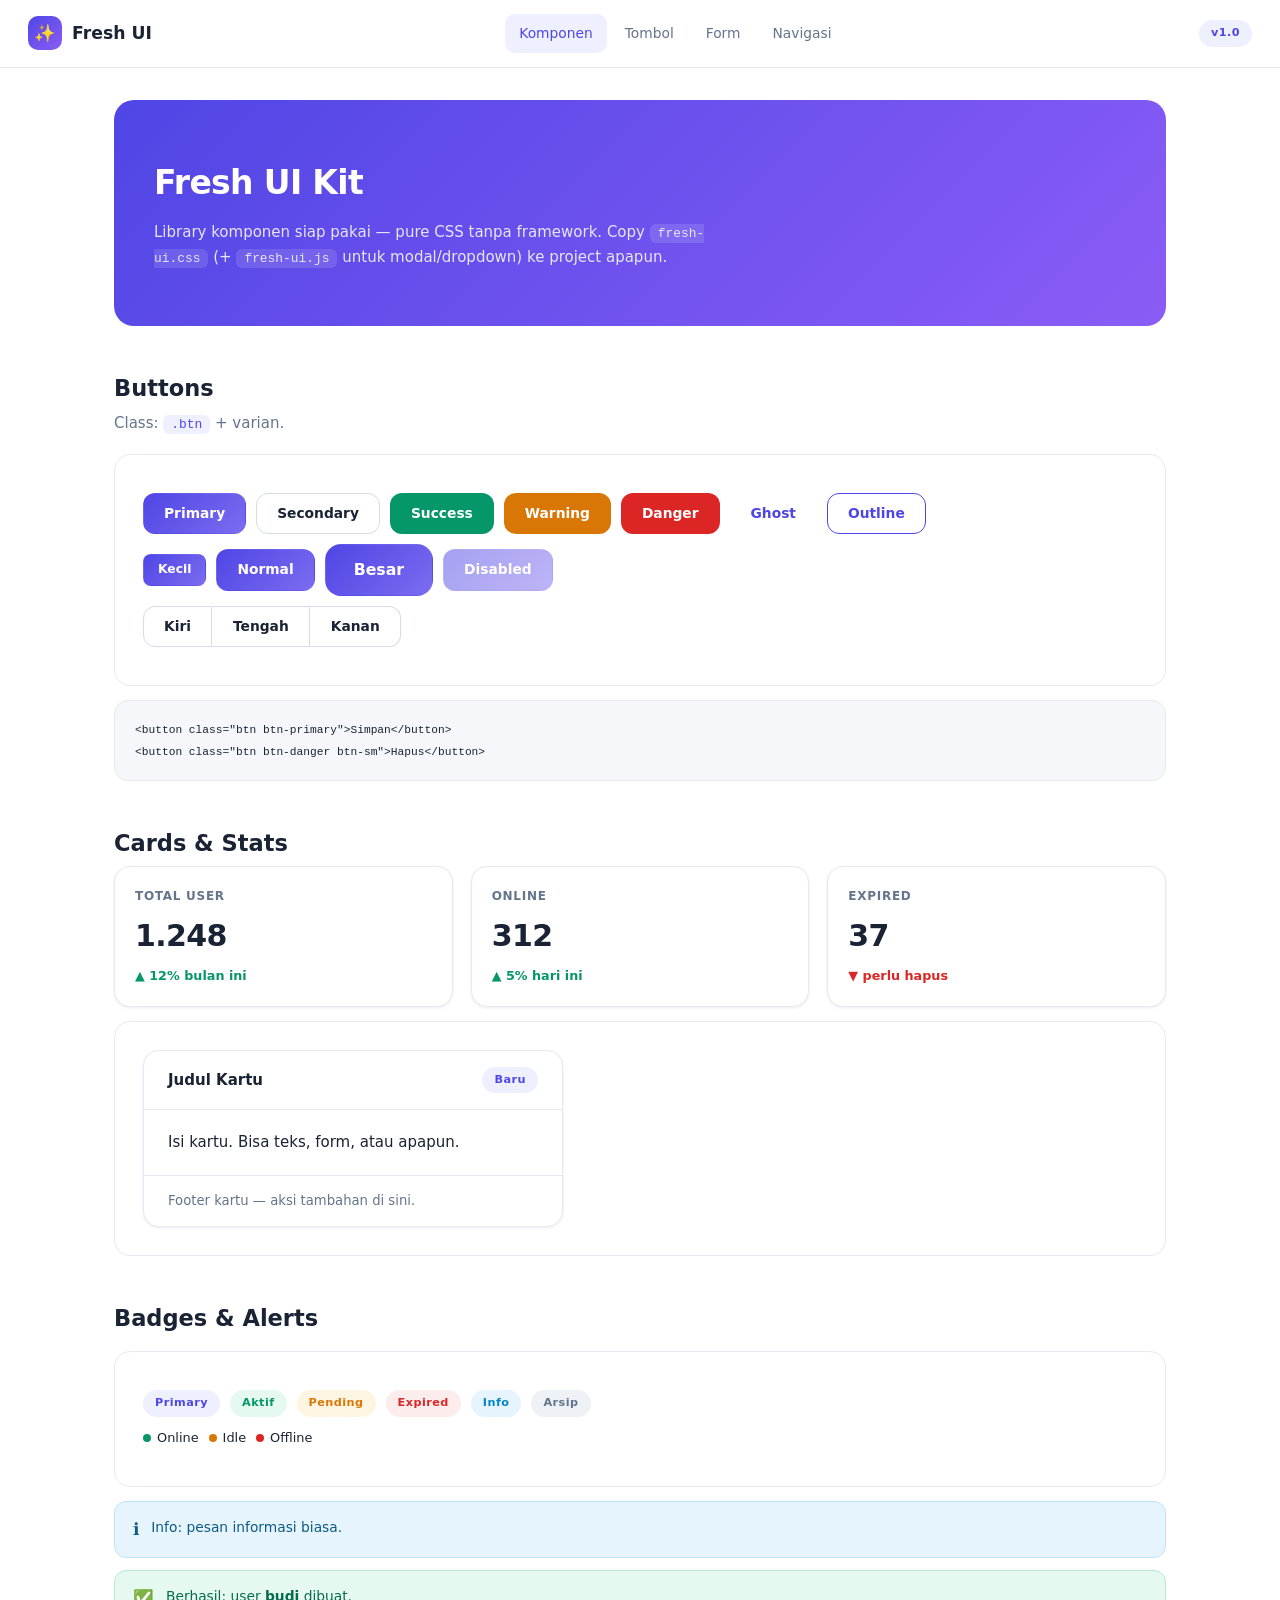
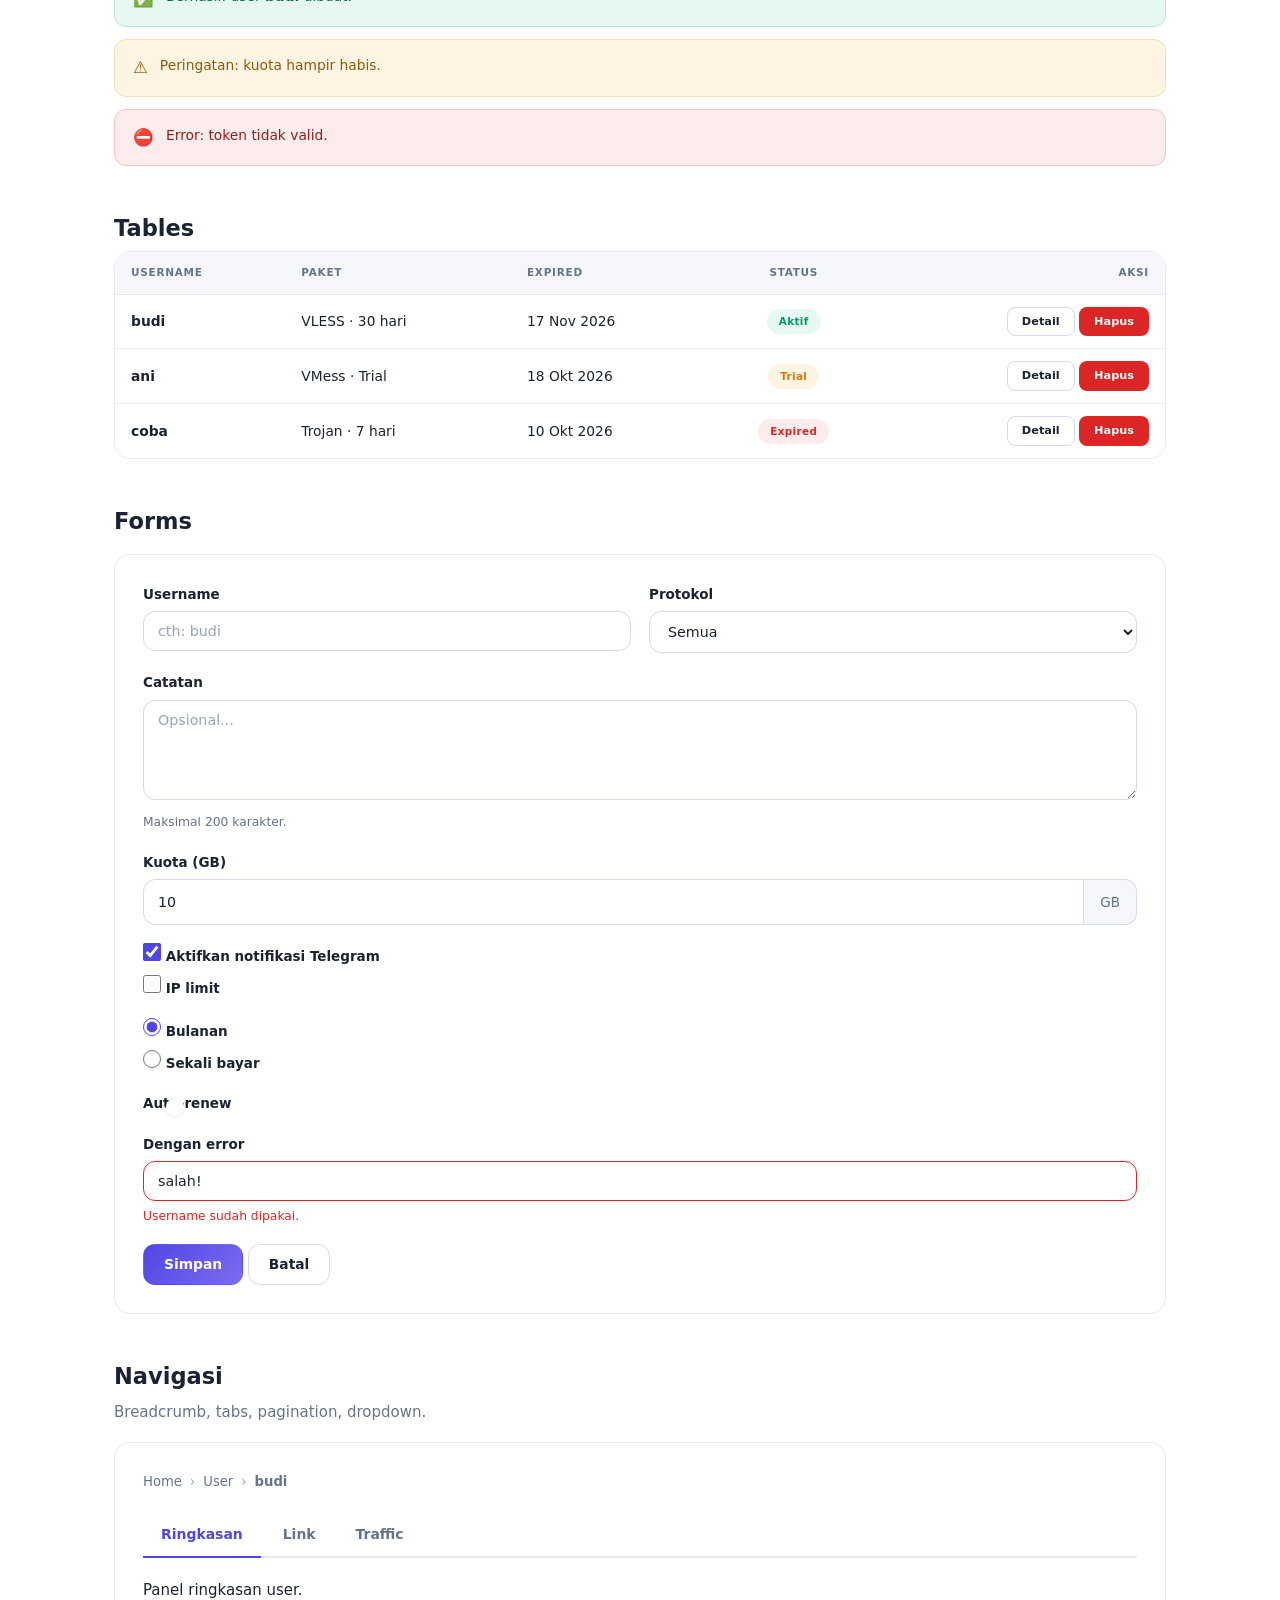
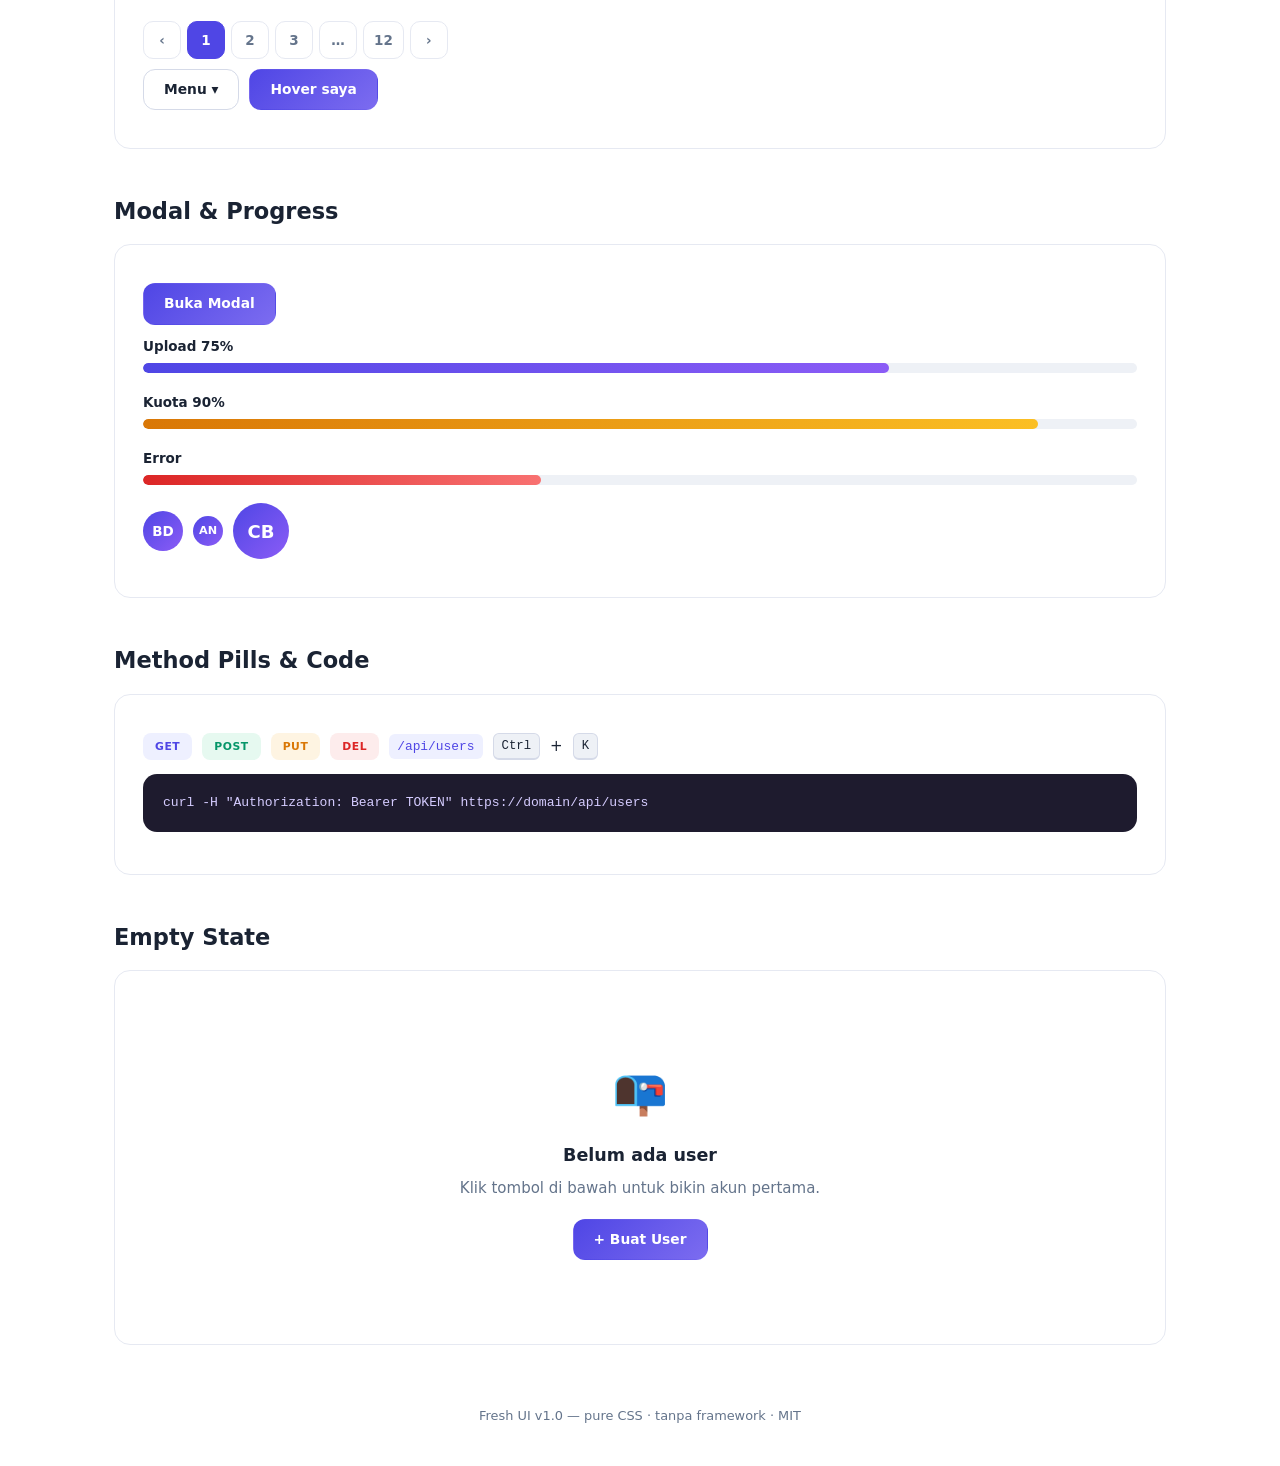
==== index.html @ 14af273f "Fresh UI v1.0 — component library (pure CSS)" ====
<!DOCTYPE html>
<html lang="id">
<head>
<meta charset="UTF-8">
<meta name="viewport" content="width=device-width, initial-scale=1.0">
<title>Fresh UI — Component Library</title>
<link rel="stylesheet" href="fresh-ui.css">
<style>
.demo-sec{margin:44px 0}.demo-sec>h2{margin-bottom:4px}.demo-sec>.desc{color:var(--muted);margin-bottom:18px}
.show{background:#fff;border:1px solid var(--line);border-radius:16px;padding:28px;margin:14px 0}
.show .row{display:flex;gap:10px;flex-wrap:wrap;align-items:center;margin:10px 0}
.hero-demo{background:linear-gradient(135deg,#4f46e5,#8b5cf6);color:#fff;border-radius:20px;padding:56px 40px;margin:32px 0}
.hero-demo h1{font-size:2.2em;letter-spacing:-.02em;margin-bottom:10px}
.hero-demo p{opacity:.85;max-width:560px}
.hero-demo code{background:rgba(255,255,255,.15);color:#fff}
pre.usage{background:#f6f7fb;color:#1a2333;border:1px solid var(--line)}
pre.usage code{color:#1a2333}
</style>
</head>
<body>

<div class="topbar">
  <div class="brand"><span>✨</span> Fresh UI</div>
  <nav><a href="#" class="active">Komponen</a><a href="#buttons">Tombol</a><a href="#forms">Form</a><a href="#nav">Navigasi</a></nav>
  <span class="badge badge-primary">v1.0</span>
</div>

<div class="wrap">
  <div class="hero-demo">
    <h1>Fresh UI Kit</h1>
    <p>Library komponen siap pakai — pure CSS tanpa framework. Copy <code>fresh-ui.css</code> (+ <code>fresh-ui.js</code> untuk modal/dropdown) ke project apapun.</p>
  </div>

  <div class="demo-sec" id="buttons">
    <h2>Buttons</h2><p class="desc">Class: <code>.btn</code> + varian.</p>
    <div class="show"><div class="row">
      <button class="btn btn-primary">Primary</button>
      <button class="btn btn-secondary">Secondary</button>
      <button class="btn btn-success">Success</button>
      <button class="btn btn-warning">Warning</button>
      <button class="btn btn-danger">Danger</button>
      <button class="btn btn-ghost">Ghost</button>
      <button class="btn btn-outline">Outline</button>
    </div><div class="row">
      <button class="btn btn-primary btn-sm">Kecil</button>
      <button class="btn btn-primary">Normal</button>
      <button class="btn btn-primary btn-lg">Besar</button>
      <button class="btn btn-primary" disabled>Disabled</button>
    </div><div class="row">
      <div class="btn-group">
        <button class="btn btn-secondary">Kiri</button>
        <button class="btn btn-secondary">Tengah</button>
        <button class="btn btn-secondary">Kanan</button>
      </div>
    </div></div>
    <pre class="usage"><code>&lt;button class="btn btn-primary"&gt;Simpan&lt;/button&gt;
&lt;button class="btn btn-danger btn-sm"&gt;Hapus&lt;/button&gt;</code></pre>
  </div>

  <div class="demo-sec">
    <h2>Cards &amp; Stats</h2>
    <div class="grid c3">
      <div class="stat-card"><div class="lbl">Total User</div><div class="val">1.248</div><div class="delta up">▲ 12% bulan ini</div></div>
      <div class="stat-card"><div class="lbl">Online</div><div class="val">312</div><div class="delta up">▲ 5% hari ini</div></div>
      <div class="stat-card"><div class="lbl">Expired</div><div class="val">37</div><div class="delta down">▼ perlu hapus</div></div>
    </div>
    <div class="show mt"><div class="card" style="max-width:420px">
      <div class="card-head">Judul Kartu <span class="badge badge-primary">Baru</span></div>
      Isi kartu. Bisa teks, form, atau apapun.
      <div class="card-foot">Footer kartu — aksi tambahan di sini.</div>
    </div></div>
  </div>

  <div class="demo-sec">
    <h2>Badges &amp; Alerts</h2>
    <div class="show"><div class="row">
      <span class="badge badge-primary">Primary</span><span class="badge badge-success">Aktif</span>
      <span class="badge badge-warning">Pending</span><span class="badge badge-danger">Expired</span>
      <span class="badge badge-info">Info</span><span class="badge badge-gray">Arsip</span>
    </div><div class="row">
      <span class="small"><span class="dot dot-ok"></span>Online</span>
      <span class="small"><span class="dot dot-warn"></span>Idle</span>
      <span class="small"><span class="dot dot-bad"></span>Offline</span>
    </div></div>
    <div class="alert alert-info"><span class="ic">ℹ️</span><div>Info: pesan informasi biasa.</div></div>
    <div class="alert alert-success"><span class="ic">✅</span><div>Berhasil: user <b>budi</b> dibuat.</div></div>
    <div class="alert alert-warning"><span class="ic">⚠️</span><div>Peringatan: kuota hampir habis.</div></div>
    <div class="alert alert-danger"><span class="ic">⛔</span><div>Error: token tidak valid.</div></div>
  </div>

  <div class="demo-sec">
    <h2>Tables</h2>
    <div class="tbl-wrap"><table class="tbl tbl-hover">
      <tr><th>Username</th><th>Paket</th><th>Expired</th><th class="c">Status</th><th class="r">Aksi</th></tr>
      <tr><td><b>budi</b></td><td>VLESS · 30 hari</td><td>17 Nov 2026</td><td class="c"><span class="badge badge-success">Aktif</span></td><td class="r"><button class="btn btn-secondary btn-sm">Detail</button> <button class="btn btn-danger btn-sm">Hapus</button></td></tr>
      <tr><td><b>ani</b></td><td>VMess · Trial</td><td>18 Okt 2026</td><td class="c"><span class="badge badge-warning">Trial</span></td><td class="r"><button class="btn btn-secondary btn-sm">Detail</button> <button class="btn btn-danger btn-sm">Hapus</button></td></tr>
      <tr><td><b>coba</b></td><td>Trojan · 7 hari</td><td>10 Okt 2026</td><td class="c"><span class="badge badge-danger">Expired</span></td><td class="r"><button class="btn btn-secondary btn-sm">Detail</button> <button class="btn btn-danger btn-sm">Hapus</button></td></tr>
    </table></div>
  </div>

  <div class="demo-sec" id="forms">
    <h2>Forms</h2>
    <div class="show"><div class="grid c2">
      <div class="field"><label>Username</label><input class="input" placeholder="cth: budi"></div>
      <div class="field"><label>Protokol</label><select class="input"><option>Semua</option><option>VMess</option><option>VLESS</option><option>Trojan</option></select></div>
    </div>
    <div class="field"><label>Catatan</label><textarea class="input" placeholder="Opsional..."></textarea><div class="hint">Maksimal 200 karakter.</div></div>
    <div class="field"><label>Kuota (GB)</label><div class="input-group"><input class="input" type="number" value="10"><span class="addon">GB</span></div></div>
    <div class="field"><label class="check"><input type="checkbox" checked> Aktifkan notifikasi Telegram</label><label class="check"><input type="checkbox"> IP limit</label></div>
    <div class="field"><label class="radio"><input type="radio" name="r" checked> Bulanan</label><label class="radio"><input type="radio" name="r"> Sekali bayar</label></div>
    <div class="field"><label class="toggle"><input type="checkbox" checked><span class="tk"></span> Auto-renew</label></div>
    <div class="field"><label>Dengan error</label><input class="input input-err" value="salah!"><div class="err-msg">Username sudah dipakai.</div></div>
    <button class="btn btn-primary">Simpan</button> <button class="btn btn-secondary">Batal</button></div>
  </div>

  <div class="demo-sec" id="nav">
    <h2>Navigasi</h2>
    <p class="desc">Breadcrumb, tabs, pagination, dropdown.</p>
    <div class="show">
      <div class="crumbs"><a href="#">Home</a><span class="sep">›</span><a href="#">User</a><span class="sep">›</span><b>budi</b></div>
      <div data-tabs>
        <div class="tabs"><a href="#" data-tab="a" class="active">Ringkasan</a><a href="#" data-tab="b">Link</a><a href="#" data-tab="c">Traffic</a></div>
        <div data-tab-panel="a">Panel ringkasan user.</div>
        <div data-tab-panel="b" style="display:none">Panel daftar link.</div>
        <div data-tab-panel="c" style="display:none">Panel grafik traffic.</div>
      </div>
      <div class="pager"><a href="#">‹</a><a href="#" class="cur">1</a><a href="#">2</a><a href="#">3</a><span>…</span><a href="#">12</a><a href="#">›</a></div>
      <div class="row"><div class="dd">
        <button class="btn btn-secondary" data-dd-toggle>Menu ▾</button>
        <div class="dd-menu"><a href="#">Edit</a><a href="#">Duplikat</a><div class="div"></div><a href="#" style="color:var(--danger)">Hapus</a></div>
      </div>
      <button class="btn btn-primary" tip="Tooltip CSS murni!">Hover saya</button></div>
    </div>
  </div>

  <div class="demo-sec">
    <h2>Modal &amp; Progress</h2>
    <div class="show"><div class="row">
      <button class="btn btn-primary" data-modal-target="#demoModal">Buka Modal</button>
    </div>
    <div class="field"><label>Upload 75%</label><div class="prog"><i style="width:75%"></i></div></div>
    <div class="field"><label>Kuota 90%</label><div class="prog warn"><i style="width:90%"></i></div></div>
    <div class="field"><label>Error</label><div class="prog bad"><i style="width:40%"></i></div></div>
    <div class="row"><div class="avatar">BD</div><div class="avatar sm">AN</div><div class="avatar lg">CB</div></div>
    </div>
  </div>

  <div class="demo-sec">
    <h2>Method Pills &amp; Code</h2>
    <div class="show"><div class="row">
      <span class="m get">GET</span><span class="m post">POST</span><span class="m put">PUT</span><span class="m del">DEL</span>
      <code>/api/users</code> <kbd>Ctrl</kbd> + <kbd>K</kbd>
    </div>
    <pre>curl -H "Authorization: Bearer TOKEN" https://domain/api/users</pre></div>
  </div>

  <div class="demo-sec">
    <h2>Empty State</h2>
    <div class="show"><div class="empty"><div class="ic">📭</div><h3>Belum ada user</h3><p>Klik tombol di bawah untuk bikin akun pertama.</p><p class="mt"><button class="btn btn-primary">+ Buat User</button></p></div></div>
  </div>

  <footer style="margin:60px 0 40px;text-align:center;color:var(--muted)" class="small">
    Fresh UI v1.0 — pure CSS · tanpa framework · MIT
  </footer>
</div>

<div class="modal-ov" id="demoModal">
  <div class="modal">
    <div class="modal-head">Hapus user? <button class="modal-x">×</button></div>
    <div class="modal-body">User <b>budi</b> akan dihapus dari semua inbound dan tidak bisa dikembalikan.</div>
    <div class="modal-foot"><button class="btn btn-secondary modal-x">Batal</button><button class="btn btn-danger">Ya, hapus</button></div>
  </div>
</div>

<script src="fresh-ui.js"></script>
</body>
</html>
---- fresh-ui.css ----
/* ============================================================
   Fresh UI — reusable component library (pure CSS, no framework)
   Light theme · indigo/violet accent · v1.0
   ============================================================ */
:root{
  --pri:#4f46e5; --pri-dark:#4338ca; --pri-soft:#eef0ff;
  --vio:#8b5cf6;
  --ok:#059669; --ok-soft:#e6f9f0;
  --warn:#d97706; --warn-soft:#fef4e2;
  --danger:#dc2626; --danger-soft:#fdecec;
  --info:#0284c7; --info-soft:#e6f4fd;
  --bg:#ffffff; --bg-soft:#f6f7fb; --card:#ffffff;
  --line:#e6e9f2; --line-dark:#d5dae8;
  --txt:#1a2333; --muted:#64748b; --faint:#94a3b8;
  --code-bg:#1e1b2e; --code-txt:#d5ccff;
  --r-sm:8px; --r-md:12px; --r-lg:16px; --r-full:999px;
  --sh-sm:0 1px 3px rgba(20,30,60,.08);
  --sh-md:0 6px 24px rgba(20,30,60,.1);
  --sh-lg:0 12px 40px rgba(20,30,60,.14);
  --font:'Inter','Segoe UI',system-ui,-apple-system,sans-serif;
  --mono:'JetBrains Mono','Cascadia Code',Consolas,monospace;
}
*{margin:0;padding:0;box-sizing:border-box}
body{font-family:var(--font);background:var(--bg);color:var(--txt);line-height:1.65;font-size:15px}
a{color:var(--pri);text-decoration:none}
a:hover{text-decoration:underline}

/* ---------- Buttons ---------- */
.btn{display:inline-flex;align-items:center;justify-content:center;gap:8px;font-family:var(--font);font-weight:600;font-size:.92em;padding:10px 20px;border-radius:var(--r-md);border:1px solid transparent;cursor:pointer;transition:all .15s;line-height:1.4;white-space:nowrap}
.btn:hover{transform:translateY(-1px);box-shadow:var(--sh-md)}
.btn:active{transform:translateY(0);box-shadow:none}
.btn:disabled{opacity:.5;cursor:not-allowed;transform:none;box-shadow:none}
.btn-primary{background:linear-gradient(135deg,var(--pri),#7c6cf0);color:#fff}
.btn-secondary{background:#fff;color:var(--txt);border-color:var(--line-dark)}
.btn-secondary:hover{border-color:var(--pri);color:var(--pri)}
.btn-success{background:var(--ok);color:#fff}
.btn-warning{background:var(--warn);color:#fff}
.btn-danger{background:var(--danger);color:#fff}
.btn-ghost{background:transparent;color:var(--pri)}
.btn-ghost:hover{background:var(--pri-soft);box-shadow:none}
.btn-outline{background:#fff;color:var(--pri);border-color:var(--pri)}
.btn-outline:hover{background:var(--pri-soft)}
.btn-sm{padding:6px 14px;font-size:.82em;border-radius:var(--r-sm)}
.btn-lg{padding:14px 28px;font-size:1.05em;border-radius:var(--r-lg)}
.btn-block{display:flex;width:100%}
.btn-group{display:inline-flex}
.btn-group .btn{border-radius:0}
.btn-group .btn:first-child{border-radius:var(--r-md) 0 0 var(--r-md)}
.btn-group .btn:last-child{border-radius:0 var(--r-md) var(--r-md) 0}
.btn-group .btn + .btn{border-left:1px solid rgba(255,255,255,.25)}

/* ---------- Cards ---------- */
.card{background:var(--card);border:1px solid var(--line);border-radius:var(--r-lg);padding:24px;box-shadow:var(--sh-sm)}
.card-hover{transition:transform .15s,box-shadow .15s}
.card-hover:hover{transform:translateY(-3px);box-shadow:var(--sh-md)}
.card-head{display:flex;align-items:center;justify-content:space-between;margin:-24px -24px 20px;padding:16px 24px;border-bottom:1px solid var(--line);font-weight:700}
.card-foot{margin:20px -24px -24px;padding:14px 24px;border-top:1px solid var(--line);color:var(--muted);font-size:.88em}
.stat-card{background:var(--card);border:1px solid var(--line);border-radius:var(--r-lg);padding:20px;box-shadow:var(--sh-sm)}
.stat-card .lbl{font-size:.8em;color:var(--muted);text-transform:uppercase;letter-spacing:.06em;font-weight:600}
.stat-card .val{font-size:2em;font-weight:800;letter-spacing:-.02em;margin:4px 0}
.stat-card .delta{font-size:.85em;font-weight:600}
.delta.up{color:var(--ok)} .delta.down{color:var(--danger)}

/* ---------- Badges / Pills ---------- */
.badge{display:inline-flex;align-items:center;font-size:.75em;font-weight:700;letter-spacing:.04em;padding:4px 12px;border-radius:var(--r-full)}
.badge-primary{background:var(--pri-soft);color:var(--pri)}
.badge-success{background:var(--ok-soft);color:var(--ok)}
.badge-warning{background:var(--warn-soft);color:var(--warn)}
.badge-danger{background:var(--danger-soft);color:var(--danger)}
.badge-info{background:var(--info-soft);color:var(--info)}
.badge-gray{background:#eef1f6;color:var(--muted)}
.dot{width:8px;height:8px;border-radius:50%;display:inline-block;margin-right:6px}
.dot-ok{background:var(--ok)} .dot-warn{background:var(--warn)} .dot-bad{background:var(--danger)}

/* ---------- Alerts ---------- */
.alert{display:flex;gap:12px;padding:14px 18px;border-radius:var(--r-md);font-size:.92em;margin:12px 0;border:1px solid}
.alert .ic{font-size:1.2em;flex-shrink:0}
.alert-info{background:var(--info-soft);border-color:#bfe3f7;color:#0c5a85}
.alert-success{background:var(--ok-soft);border-color:#b7e8d2;color:#046c4e}
.alert-warning{background:var(--warn-soft);border-color:#f5dfae;color:#92580a}
.alert-danger{background:var(--danger-soft);border-color:#f6c1c1;color:#991b1b}

/* ---------- Tables ---------- */
.tbl-wrap{overflow-x:auto;border:1px solid var(--line);border-radius:var(--r-lg)}
table.tbl{width:100%;border-collapse:collapse;font-size:.92em;background:#fff}
.tbl th,.tbl td{text-align:left;padding:12px 16px;border-bottom:1px solid var(--line)}
.tbl th{background:var(--bg-soft);font-size:.76em;letter-spacing:.07em;text-transform:uppercase;color:var(--muted);font-weight:700}
.tbl tr:last-child td{border-bottom:none}
.tbl-striped tbody tr:nth-child(even){background:#fafbff}
.tbl-hover tbody tr:hover{background:#f4f6ff}
.tbl .r{text-align:right}.tbl .c{text-align:center}

/* ---------- Forms ---------- */
.field{margin-bottom:18px}
.field label{display:block;font-weight:600;font-size:.9em;margin-bottom:6px}
.field .hint{font-size:.82em;color:var(--muted);margin-top:5px}
.input,select.input,textarea.input{width:100%;font-family:var(--font);font-size:.95em;padding:11px 14px;border:1.5px solid var(--line-dark);border-radius:var(--r-md);background:#fff;color:var(--txt);transition:border-color .15s,box-shadow .15s}
.input:focus{outline:none;border-color:var(--pri);box-shadow:0 0 0 3px rgba(79,70,229,.14)}
.input::placeholder{color:var(--faint)}
.input-err{border-color:var(--danger)!important}
.input-err:focus{box-shadow:0 0 0 3px rgba(220,38,38,.14)!important}
.field .err-msg{font-size:.82em;color:var(--danger);margin-top:5px}
textarea.input{resize:vertical;min-height:100px}
.input-group{display:flex}
.input-group .input{border-radius:0}
.input-group .input:first-child{border-radius:var(--r-md) 0 0 var(--r-md)}
.input-group .addon{display:inline-flex;align-items:center;padding:11px 16px;background:var(--bg-soft);border:1.5px solid var(--line-dark);color:var(--muted);font-size:.9em;white-space:nowrap}
.input-group .addon:first-child{border-radius:var(--r-md) 0 0 var(--r-md);border-right:none}
.input-group .addon:last-child{border-radius:0 var(--r-md) var(--r-md) 0;border-left:none}
.check,.radio{display:flex;align-items:center;gap:10px;margin:8px 0;cursor:pointer;font-size:.93em}
.check input,.radio input{width:18px;height:18px;accent-color:var(--pri);cursor:pointer}
/* toggle switch */
.toggle{position:relative;display:inline-flex;align-items:center;gap:10px;cursor:pointer;font-size:.93em}
.toggle input{position:absolute;opacity:0;width:0;height:0}
.toggle .tk{width:44px;height:24px;background:#cbd5e1;border-radius:var(--r-full);transition:background .2s;position:relative;flex-shrink:0}
.toggle .tk::after{content:"";position:absolute;top:3px;left:3px;width:18px;height:18px;background:#fff;border-radius:50%;transition:left .2s;box-shadow:var(--sh-sm)}
.toggle input:checked + .tk{background:var(--pri)}
.toggle input:checked + .tk::after{left:23px}

/* ---------- Modal ---------- */
.modal-ov{position:fixed;inset:0;background:rgba(15,20,35,.55);backdrop-filter:blur(3px);display:none;align-items:center;justify-content:center;z-index:100;padding:20px}
.modal-ov.open{display:flex}
.modal{background:#fff;border-radius:var(--r-lg);box-shadow:var(--sh-lg);width:100%;max-width:520px;animation:pop .18s ease-out}
@keyframes pop{from{transform:scale(.96) translateY(8px);opacity:0}to{transform:none;opacity:1}}
.modal-head{display:flex;align-items:center;justify-content:space-between;padding:18px 24px;border-bottom:1px solid var(--line);font-weight:700;font-size:1.05em}
.modal-x{background:none;border:none;font-size:1.4em;cursor:pointer;color:var(--muted);line-height:1}
.modal-x:hover{color:var(--txt)}
.modal-body{padding:24px}
.modal-foot{display:flex;justify-content:flex-end;gap:10px;padding:16px 24px;border-top:1px solid var(--line)}

/* ---------- Navigation ---------- */
.topbar{display:flex;align-items:center;justify-content:space-between;padding:14px 28px;background:#fff;border-bottom:1px solid var(--line);position:sticky;top:0;z-index:50}
.topbar .brand{font-weight:800;font-size:1.15em;display:flex;align-items:center;gap:10px}
.topbar .brand span{background:linear-gradient(135deg,var(--pri),var(--vio));color:#fff;width:34px;height:34px;border-radius:10px;display:inline-flex;align-items:center;justify-content:center}
.topbar nav{display:flex;gap:4px}
.topbar nav a{padding:8px 14px;border-radius:10px;color:var(--muted);font-weight:500;font-size:.92em}
.topbar nav a:hover,.topbar nav a.active{background:var(--pri-soft);color:var(--pri);text-decoration:none}
.crumbs{display:flex;align-items:center;gap:8px;font-size:.88em;color:var(--muted);margin-bottom:20px}
.crumbs a{color:var(--muted)}
.crumbs .sep{color:var(--faint)}
.tabs{display:flex;gap:4px;border-bottom:2px solid var(--line);margin-bottom:20px}
.tabs a{padding:10px 18px;font-weight:600;font-size:.93em;color:var(--muted);border-bottom:2px solid transparent;margin-bottom:-2px}
.tabs a:hover{color:var(--txt);text-decoration:none}
.tabs a.active{color:var(--pri);border-bottom-color:var(--pri)}
.pager{display:flex;gap:6px;align-items:center;margin-top:18px}
.pager a,.pager span{min-width:38px;height:38px;display:inline-flex;align-items:center;justify-content:center;border:1px solid var(--line);border-radius:10px;font-size:.9em;font-weight:600;color:var(--muted);padding:0 10px}
.pager a:hover{border-color:var(--pri);color:var(--pri);text-decoration:none}
.pager .cur{background:var(--pri);border-color:var(--pri);color:#fff}

/* ---------- Method pills (API docs) ---------- */
.m{font-size:.72em;font-weight:800;letter-spacing:.05em;padding:5px 12px;border-radius:8px}
.m.get{background:var(--pri-soft);color:var(--pri)}
.m.post{background:var(--ok-soft);color:var(--ok)}
.m.put{background:var(--warn-soft);color:var(--warn)}
.m.del{background:var(--danger-soft);color:var(--danger)}

/* ---------- Code ---------- */
code{font-family:var(--mono);font-size:.86em;background:var(--pri-soft);color:var(--pri);padding:2px 8px;border-radius:6px}
pre{background:var(--code-bg);color:var(--code-txt);padding:18px 20px;border-radius:14px;overflow-x:auto;margin:14px 0;font-size:.87em;line-height:1.65;font-family:var(--mono)}
pre code{background:none;color:inherit;padding:0}
kbd{font-family:var(--mono);font-size:.82em;background:#eef1f6;border:1px solid var(--line-dark);border-bottom-width:2px;border-radius:6px;padding:2px 8px}

/* ---------- Progress ---------- */
.prog{height:10px;background:#eef1f6;border-radius:var(--r-full);overflow:hidden}
.prog > i{display:block;height:100%;border-radius:var(--r-full);background:linear-gradient(90deg,var(--pri),var(--vio));transition:width .4s}
.prog.ok > i{background:linear-gradient(90deg,var(--ok),#34d399)}
.prog.warn > i{background:linear-gradient(90deg,var(--warn),#fbbf24)}
.prog.bad > i{background:linear-gradient(90deg,var(--danger),#f87171)}

/* ---------- Avatar ---------- */
.avatar{width:40px;height:40px;border-radius:50%;background:linear-gradient(135deg,var(--pri),var(--vio));color:#fff;display:inline-flex;align-items:center;justify-content:center;font-weight:700;font-size:.9em;flex-shrink:0}
.avatar.sm{width:30px;height:30px;font-size:.75em}
.avatar.lg{width:56px;height:56px;font-size:1.2em}

/* ---------- Tooltip (CSS only) ---------- */
[tip]{position:relative;cursor:help}
[tip]:hover::after{content:attr(tip);position:absolute;bottom:calc(100% + 8px);left:50%;transform:translateX(-50%);background:#1a2333;color:#fff;font-size:.8em;padding:6px 12px;border-radius:8px;white-space:nowrap;z-index:60}

/* ---------- Dropdown ---------- */
.dd{position:relative;display:inline-block}
.dd-menu{display:none;position:absolute;top:calc(100% + 6px);left:0;background:#fff;border:1px solid var(--line);border-radius:var(--r-md);box-shadow:var(--sh-md);min-width:190px;z-index:70;overflow:hidden}
.dd.open .dd-menu{display:block}
.dd-menu a{display:block;padding:10px 16px;color:var(--txt);font-size:.9em}
.dd-menu a:hover{background:var(--bg-soft);text-decoration:none}
.dd-menu .div{height:1px;background:var(--line);margin:4px 0}

/* ---------- Empty state ---------- */
.empty{text-align:center;padding:56px 24px;color:var(--muted)}
.empty .ic{font-size:3em;margin-bottom:12px}
.empty h3{color:var(--txt);margin-bottom:6px}

/* ---------- Layout helpers ---------- */
.wrap{max-width:1100px;margin:0 auto;padding:0 24px}
.grid{display:grid;gap:18px}
.grid.c2{grid-template-columns:repeat(2,1fr)}
.grid.c3{grid-template-columns:repeat(3,1fr)}
.grid.c4{grid-template-columns:repeat(4,1fr)}
.mt{margin-top:18px}.mb{margin-bottom:18px}
.muted{color:var(--muted)}.small{font-size:.86em}
.row-between{display:flex;align-items:center;justify-content:space-between;gap:12px;flex-wrap:wrap}
@media(max-width:760px){.grid.c2,.grid.c3,.grid.c4{grid-template-columns:1fr}.topbar nav{display:none}}
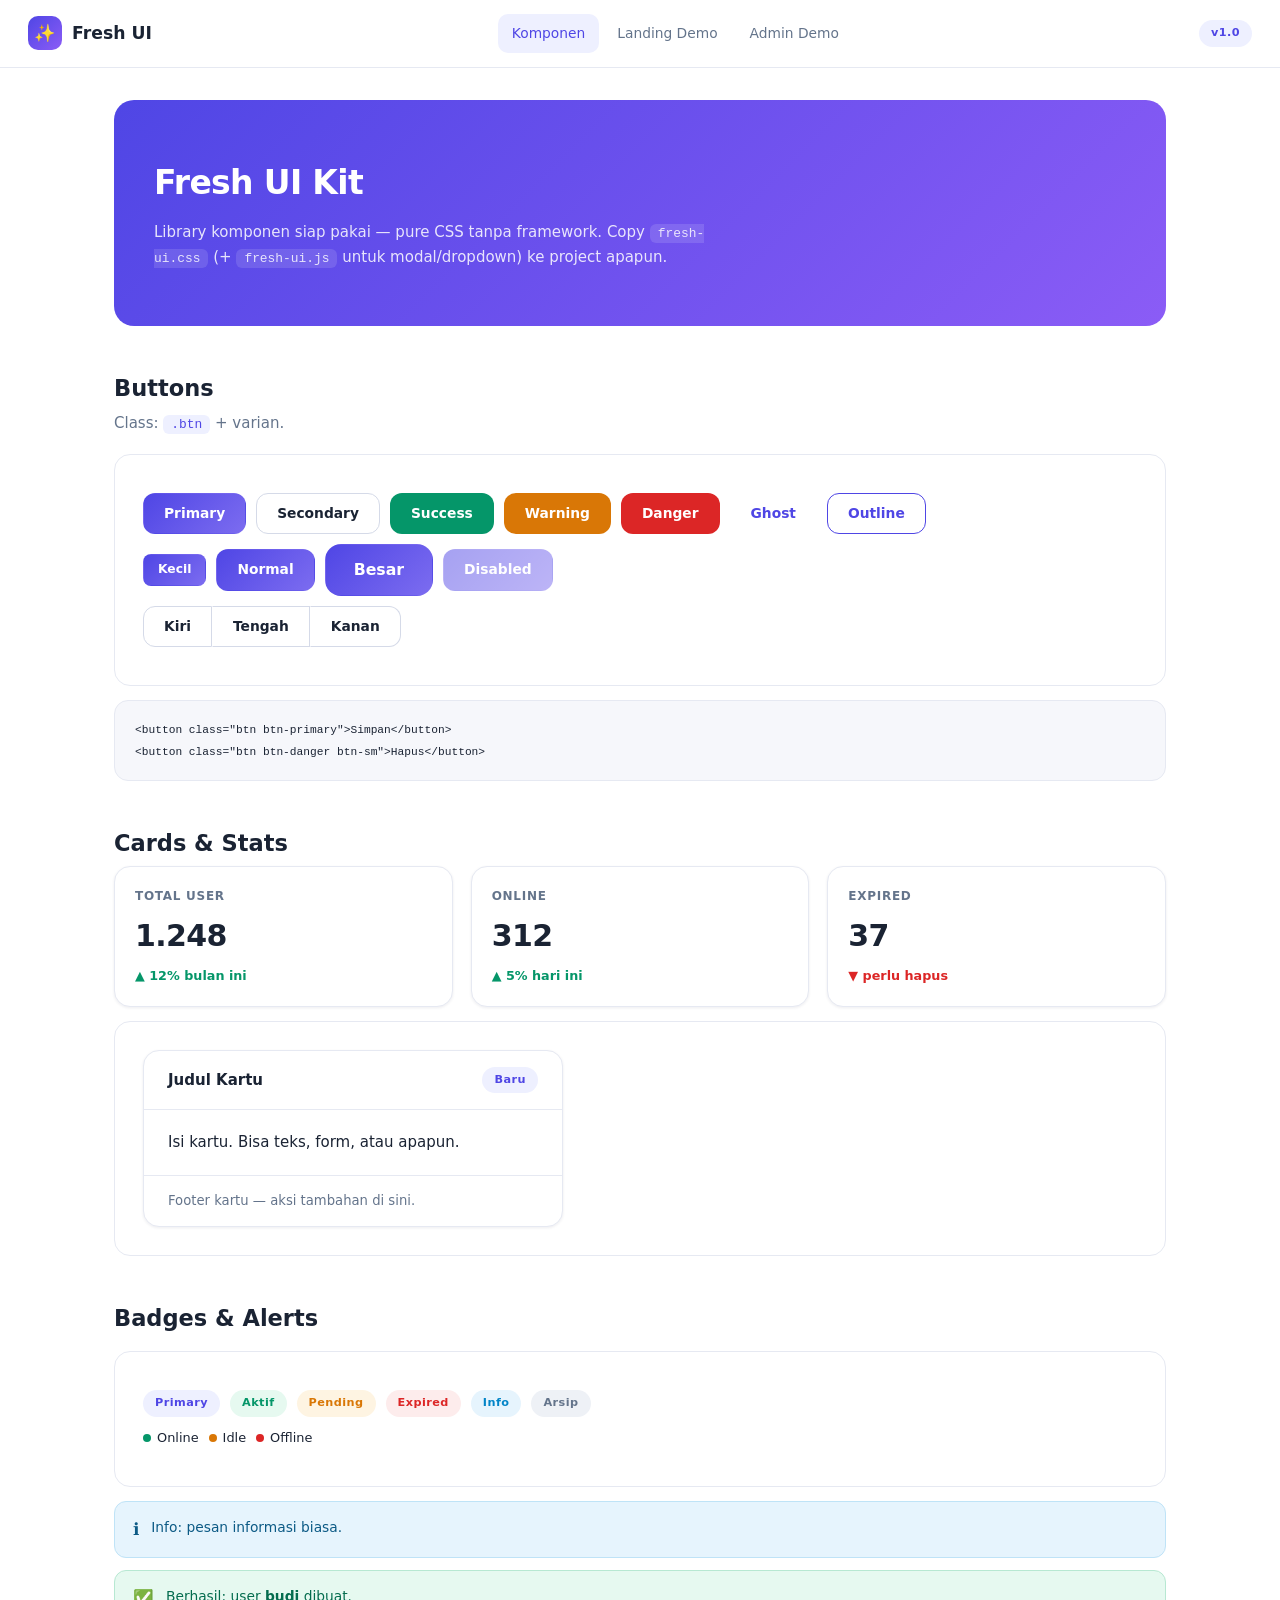
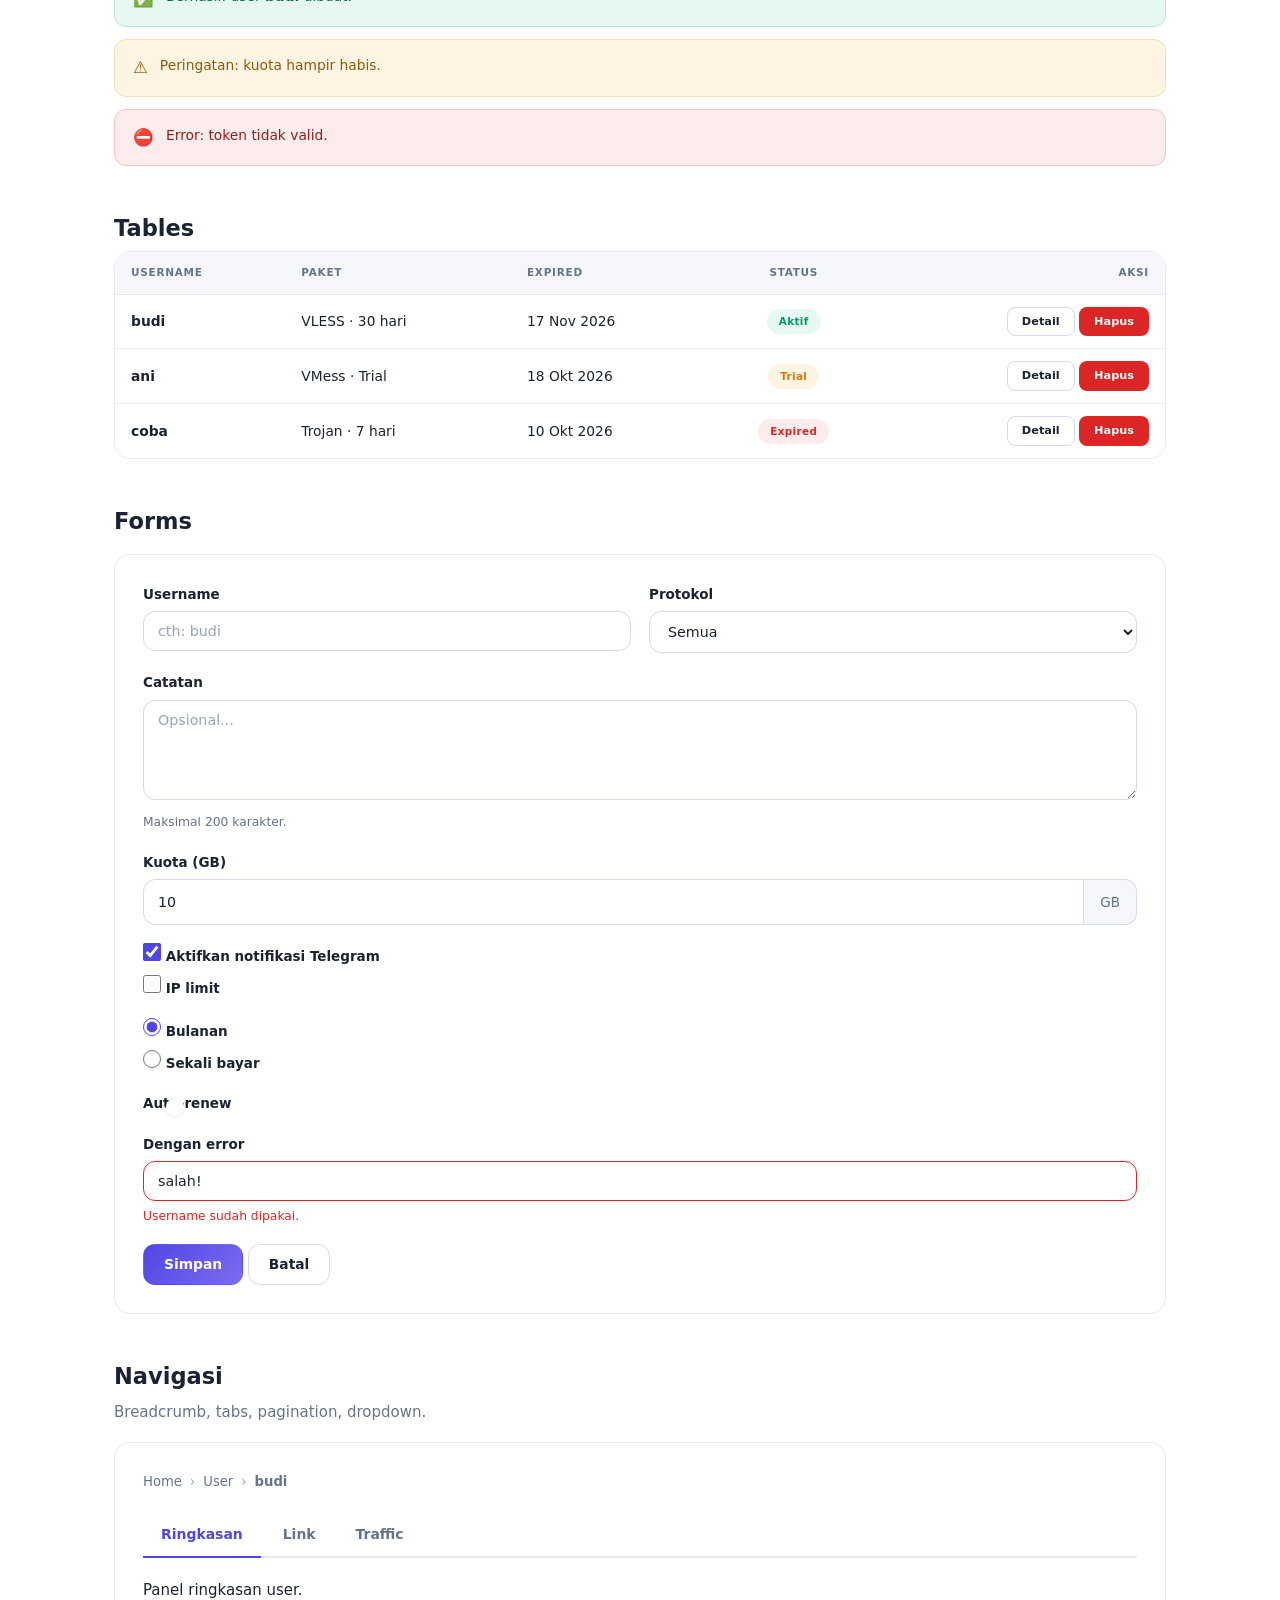
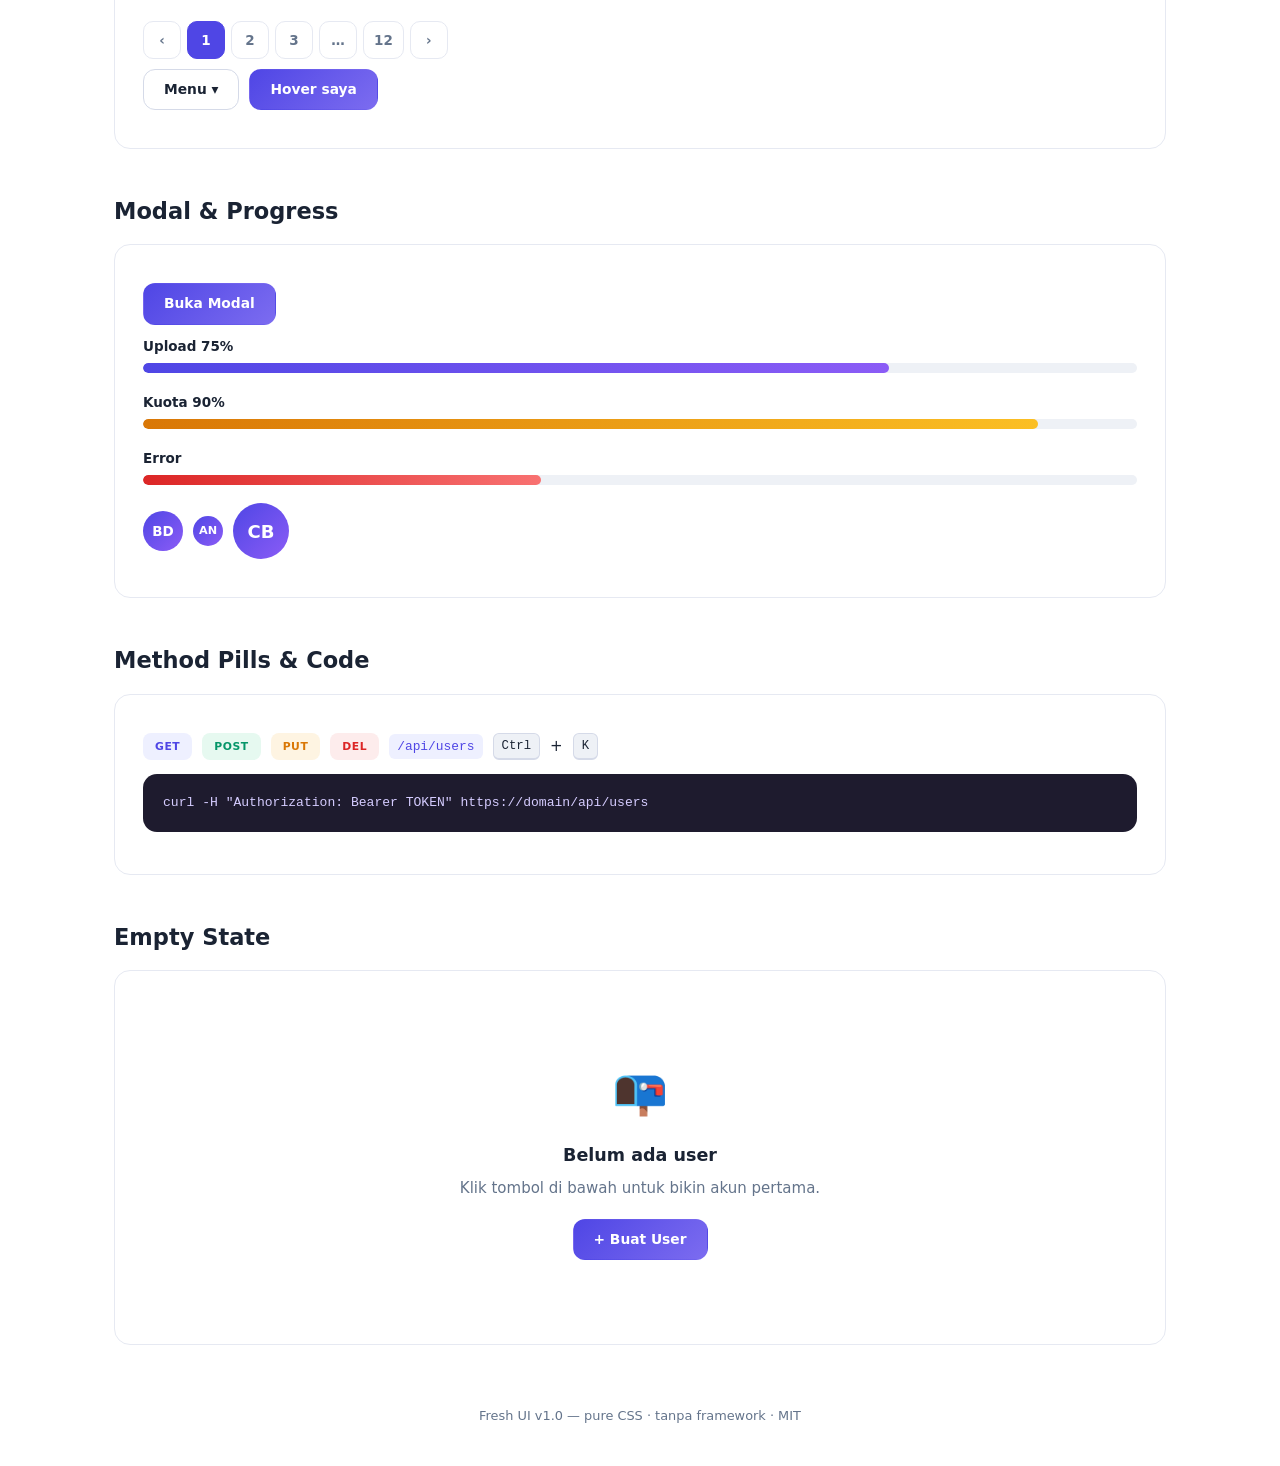
==== commit 2a6430d7: "Navigasi antar demo: index <-> landing-demo <-> admin-demo" ====
--- a/index.html
+++ b/index.html
@@ -21,7 +21,7 @@
 
 <div class="topbar">
   <div class="brand"><span>✨</span> Fresh UI</div>
-  <nav><a href="#" class="active">Komponen</a><a href="#buttons">Tombol</a><a href="#forms">Form</a><a href="#nav">Navigasi</a></nav>
+  <nav><a href="index.html" class="active">Komponen</a><a href="landing-demo.html">Landing Demo</a><a href="admin-demo.html">Admin Demo</a></nav>
   <span class="badge badge-primary">v1.0</span>
 </div>
 
--- a/fresh-ui.css
+++ b/fresh-ui.css
@@ -199,3 +199,161 @@
 .muted{color:var(--muted)}.small{font-size:.86em}
 .row-between{display:flex;align-items:center;justify-content:space-between;gap:12px;flex-wrap:wrap}
 @media(max-width:760px){.grid.c2,.grid.c3,.grid.c4{grid-template-columns:1fr}.topbar nav{display:none}}
+
+/* ============================================================
+   LANDING PAGE components
+   ============================================================ */
+/* Public navbar */
+.nav-public{position:sticky;top:0;z-index:50;background:rgba(255,255,255,.9);backdrop-filter:blur(10px);border-bottom:1px solid var(--line)}
+.nav-public .wrap{display:flex;align-items:center;justify-content:space-between;padding-top:14px;padding-bottom:14px}
+.nav-brand{font-weight:800;font-size:1.2em;display:flex;align-items:center;gap:10px;color:var(--txt)}
+.nav-brand:hover{text-decoration:none}
+.nav-brand .logo-mark{width:36px;height:36px;border-radius:11px;background:linear-gradient(135deg,var(--pri),var(--vio));color:#fff;display:inline-flex;align-items:center;justify-content:center;font-size:1.05em}
+.nav-links{display:flex;align-items:center;gap:6px}
+.nav-links a{padding:8px 14px;border-radius:10px;color:var(--muted);font-weight:500;font-size:.93em}
+.nav-links a:hover{color:var(--txt);background:var(--bg-soft);text-decoration:none}
+/* Hero */
+.hero{padding:96px 0 72px;text-align:center;position:relative;overflow:hidden}
+.hero::before{content:"";position:absolute;top:-120px;left:50%;transform:translateX(-50%);width:900px;height:420px;background:radial-gradient(ellipse,rgba(79,70,229,.12),transparent 70%);pointer-events:none}
+.hero-kicker{display:inline-block;font-size:.8em;font-weight:700;letter-spacing:.08em;text-transform:uppercase;color:var(--pri);background:var(--pri-soft);padding:6px 16px;border-radius:var(--r-full);margin-bottom:20px}
+.hero h1{font-size:3em;font-weight:800;letter-spacing:-.03em;line-height:1.15;max-width:760px;margin:0 auto 18px}
+.hero h1 .grad{background:linear-gradient(120deg,var(--pri),var(--vio));-webkit-background-clip:text;background-clip:text;color:transparent}
+.hero .sub{font-size:1.15em;color:var(--muted);max-width:620px;margin:0 auto 32px}
+.hero-cta{display:flex;gap:12px;justify-content:center;flex-wrap:wrap}
+.hero-note{margin-top:16px;font-size:.85em;color:var(--faint)}
+/* Hero split variant */
+.hero-split{text-align:left}
+.hero-split .wrap{display:grid;grid-template-columns:1.05fr .95fr;gap:48px;align-items:center}
+.hero-split h1{font-size:2.6em;margin:0 0 18px}
+.hero-split .sub{margin:0 0 28px}
+.hero-split .hero-cta{justify-content:flex-start}
+.hero-visual{background:linear-gradient(135deg,var(--pri-soft),#f3efff);border:1px solid var(--line);border-radius:24px;min-height:340px;display:flex;align-items:center;justify-content:center;box-shadow:var(--sh-lg)}
+/* Logo / social proof strip */
+.logo-strip{padding:28px 0;border-top:1px solid var(--line);border-bottom:1px solid var(--line);background:var(--bg-soft)}
+.logo-strip .lbl{text-align:center;font-size:.78em;letter-spacing:.1em;text-transform:uppercase;color:var(--faint);font-weight:700;margin-bottom:18px}
+.logo-row{display:flex;justify-content:center;align-items:center;gap:44px;flex-wrap:wrap}
+.logo-row .lg{font-weight:800;font-size:1.25em;color:var(--faint);letter-spacing:-.01em}
+/* Section heading */
+.sec{padding:80px 0}
+.sec-head{text-align:center;max-width:640px;margin:0 auto 48px}
+.sec-kicker{font-size:.78em;font-weight:700;letter-spacing:.1em;text-transform:uppercase;color:var(--pri);margin-bottom:12px}
+.sec-head h2{font-size:2.1em;font-weight:800;letter-spacing:-.02em;margin-bottom:12px}
+.sec-head p{color:var(--muted);font-size:1.05em}
+/* Feature grid */
+.feature-card{background:#fff;border:1px solid var(--line);border-radius:var(--r-lg);padding:28px;transition:transform .15s,box-shadow .15s}
+.feature-card:hover{transform:translateY(-4px);box-shadow:var(--sh-md)}
+.feature-ic{width:52px;height:52px;border-radius:14px;background:linear-gradient(135deg,var(--pri-soft),#f3efff);display:flex;align-items:center;justify-content:center;font-size:1.5em;margin-bottom:18px}
+.feature-card h3{font-size:1.08em;margin-bottom:8px}
+.feature-card p{color:var(--muted);font-size:.93em}
+/* Steps / how it works */
+.steps{display:grid;grid-template-columns:repeat(3,1fr);gap:24px;counter-reset:step}
+.step{position:relative;padding-top:8px}
+.step-num{width:48px;height:48px;border-radius:50%;background:linear-gradient(135deg,var(--pri),var(--vio));color:#fff;font-weight:800;font-size:1.15em;display:flex;align-items:center;justify-content:center;margin-bottom:18px;box-shadow:var(--sh-md)}
+.step h3{margin-bottom:8px;font-size:1.05em}
+.step p{color:var(--muted);font-size:.93em}
+/* Pricing */
+.pricing{display:grid;grid-template-columns:repeat(3,1fr);gap:22px;align-items:stretch}
+.price-card{background:#fff;border:1px solid var(--line);border-radius:20px;padding:32px 28px;display:flex;flex-direction:column;position:relative;transition:transform .15s,box-shadow .15s}
+.price-card:hover{transform:translateY(-4px);box-shadow:var(--sh-md)}
+.price-card .tname{font-weight:700;font-size:1.05em}
+.price-card .tdesc{color:var(--muted);font-size:.88em;margin:4px 0 20px}
+.price-card .tprice{font-size:2.6em;font-weight:800;letter-spacing:-.03em}
+.price-card .tprice small{font-size:.42em;font-weight:500;color:var(--muted);letter-spacing:0}
+.price-feats{list-style:none;margin:24px 0;flex:1}
+.price-feats li{padding:8px 0;font-size:.93em;color:var(--txt);display:flex;gap:10px;align-items:flex-start}
+.price-feats li::before{content:"✓";color:var(--ok);font-weight:800;flex-shrink:0}
+.price-feats li.off{color:var(--faint)}
+.price-feats li.off::before{content:"✕";color:var(--faint)}
+.price-featured{border:2px solid var(--pri);box-shadow:var(--sh-lg);transform:scale(1.03)}
+.price-featured:hover{transform:scale(1.03) translateY(-4px)}
+.price-tag{position:absolute;top:-14px;left:50%;transform:translateX(-50%);background:linear-gradient(135deg,var(--pri),var(--vio));color:#fff;font-size:.75em;font-weight:700;padding:5px 18px;border-radius:var(--r-full);letter-spacing:.05em;text-transform:uppercase;white-space:nowrap}
+/* Testimonials */
+.testi-card{background:#fff;border:1px solid var(--line);border-radius:var(--r-lg);padding:28px;display:flex;flex-direction:column;gap:16px}
+.testi-card .stars{color:#f59e0b;letter-spacing:2px}
+.testi-card p{font-size:.95em;color:var(--txt);flex:1}
+.testi-who{display:flex;align-items:center;gap:12px}
+.testi-who .nm{font-weight:700;font-size:.92em}
+.testi-who .rl{font-size:.82em;color:var(--muted)}
+/* FAQ accordion (details, no JS) */
+.faq{max-width:720px;margin:0 auto}
+.faq details{background:#fff;border:1px solid var(--line);border-radius:var(--r-md);margin-bottom:12px;overflow:hidden;transition:box-shadow .15s}
+.faq details[open]{box-shadow:var(--sh-sm)}
+.faq summary{padding:18px 22px;font-weight:600;cursor:pointer;list-style:none;display:flex;justify-content:space-between;align-items:center;gap:12px}
+.faq summary::-webkit-details-marker{display:none}
+.faq summary::after{content:"+";font-size:1.4em;color:var(--pri);font-weight:400;flex-shrink:0;transition:transform .2s}
+.faq details[open] summary::after{transform:rotate(45deg)}
+.faq .ans{padding:0 22px 20px;color:var(--muted);font-size:.93em}
+/* CTA banner */
+.cta-banner{background:linear-gradient(135deg,var(--pri),var(--vio));border-radius:24px;padding:64px 40px;text-align:center;color:#fff;position:relative;overflow:hidden}
+.cta-banner::before{content:"";position:absolute;top:-80px;right:-80px;width:280px;height:280px;background:rgba(255,255,255,.1);border-radius:50%}
+.cta-banner::after{content:"";position:absolute;bottom:-100px;left:-60px;width:220px;height:220px;background:rgba(255,255,255,.08);border-radius:50%}
+.cta-banner h2{font-size:2em;font-weight:800;letter-spacing:-.02em;margin-bottom:12px;position:relative;z-index:1}
+.cta-banner p{opacity:.88;max-width:520px;margin:0 auto 28px;position:relative;z-index:1}
+.cta-banner .btn-primary{background:#fff;color:var(--pri)}
+.cta-banner .btn-ghost{color:#fff;border:1.5px solid rgba(255,255,255,.5)}
+.cta-banner .btn-ghost:hover{background:rgba(255,255,255,.12);box-shadow:none}
+/* Footer */
+.footer{background:var(--bg-soft);border-top:1px solid var(--line);padding:64px 0 0;margin-top:80px}
+.footer-grid{display:grid;grid-template-columns:1.4fr repeat(3,1fr);gap:40px;padding-bottom:48px}
+.footer-brand p{color:var(--muted);font-size:.9em;margin:12px 0 18px;max-width:280px}
+.footer-col h4{font-size:.82em;text-transform:uppercase;letter-spacing:.07em;color:var(--muted);margin-bottom:16px}
+.footer-col a{display:block;color:var(--txt);font-size:.92em;padding:5px 0}
+.footer-col a:hover{color:var(--pri);text-decoration:none}
+.footer-bottom{border-top:1px solid var(--line);padding:22px 0;display:flex;justify-content:space-between;align-items:center;gap:12px;flex-wrap:wrap;font-size:.86em;color:var(--muted)}
+.soc{display:flex;gap:10px}
+.soc a{width:36px;height:36px;border-radius:10px;background:#fff;border:1px solid var(--line);display:inline-flex;align-items:center;justify-content:center;font-size:1em}
+.soc a:hover{border-color:var(--pri);text-decoration:none;transform:translateY(-2px)}
+
+/* ============================================================
+   ADMIN LAYOUT
+   ============================================================ */
+.admin-layout{display:flex;min-height:100vh;background:var(--bg-soft)}
+/* Sidebar */
+.sidebar{width:264px;flex-shrink:0;background:#fff;border-right:1px solid var(--line);display:flex;flex-direction:column;position:sticky;top:0;height:100vh;z-index:60}
+.side-logo{display:flex;align-items:center;gap:12px;padding:20px 22px;border-bottom:1px solid var(--line);font-weight:800;font-size:1.1em}
+.side-logo .logo-mark{width:36px;height:36px;border-radius:11px;background:linear-gradient(135deg,var(--pri),var(--vio));color:#fff;display:inline-flex;align-items:center;justify-content:center}
+.side-nav{flex:1;overflow-y:auto;padding:16px 14px}
+.side-label{font-size:.72em;font-weight:700;letter-spacing:.09em;text-transform:uppercase;color:var(--faint);padding:14px 12px 8px}
+.side-link{display:flex;align-items:center;gap:12px;padding:10px 14px;border-radius:10px;color:var(--muted);font-weight:500;font-size:.93em;margin-bottom:2px;transition:all .12s}
+.side-link .ic{font-size:1.15em;width:24px;text-align:center;flex-shrink:0}
+.side-link:hover{background:var(--bg-soft);color:var(--txt);text-decoration:none}
+.side-link.active{background:var(--pri-soft);color:var(--pri);font-weight:700}
+.side-link .cnt{margin-left:auto;font-size:.72em;font-weight:700;background:#eef1f6;color:var(--muted);border-radius:var(--r-full);padding:2px 9px}
+.side-link.active .cnt{background:#fff;color:var(--pri)}
+.side-foot{padding:16px 22px;border-top:1px solid var(--line);font-size:.82em;color:var(--muted);display:flex;align-items:center;gap:10px}
+/* Main area */
+.admin-main{flex:1;min-width:0;display:flex;flex-direction:column}
+.admin-topbar{display:flex;align-items:center;gap:14px;padding:14px 28px;background:#fff;border-bottom:1px solid var(--line);position:sticky;top:0;z-index:40}
+.admin-topbar .page-title{font-size:1.25em;font-weight:800;letter-spacing:-.01em}
+.admin-topbar .spacer{flex:1}
+.admin-topbar .search{max-width:320px}
+.admin-content{padding:28px;flex:1}
+.side-toggle{display:none;background:#fff;border:1px solid var(--line-dark);border-radius:10px;width:42px;height:42px;font-size:1.2em;cursor:pointer;flex-shrink:0}
+.side-ov{display:none}
+/* Admin responsive: sidebar jadi drawer */
+@media(max-width:900px){
+  .sidebar{position:fixed;left:0;top:0;transform:translateX(-105%);transition:transform .25s ease;box-shadow:var(--sh-lg)}
+  .sidebar.open{transform:none}
+  .side-toggle{display:inline-flex;align-items:center;justify-content:center}
+  .side-ov.show{display:block;position:fixed;inset:0;background:rgba(15,20,35,.45);z-index:55}
+  .admin-content{padding:18px}
+}
+/* Landing responsive */
+@media(max-width:900px){
+  .hero{padding:64px 0 48px}
+  .hero h1{font-size:2.1em}
+  .hero-split .wrap{grid-template-columns:1fr}
+  .hero-visual{min-height:240px}
+  .steps{grid-template-columns:1fr}
+  .pricing{grid-template-columns:1fr;max-width:440px;margin:0 auto}
+  .price-featured{transform:none}
+  .price-featured:hover{transform:translateY(-4px)}
+  .footer-grid{grid-template-columns:1fr 1fr}
+  .nav-links{display:none}
+  .sec{padding:56px 0}
+  .cta-banner{padding:44px 24px}
+}
+@media(max-width:560px){
+  .footer-grid{grid-template-columns:1fr}
+  .hero h1{font-size:1.75em}
+}
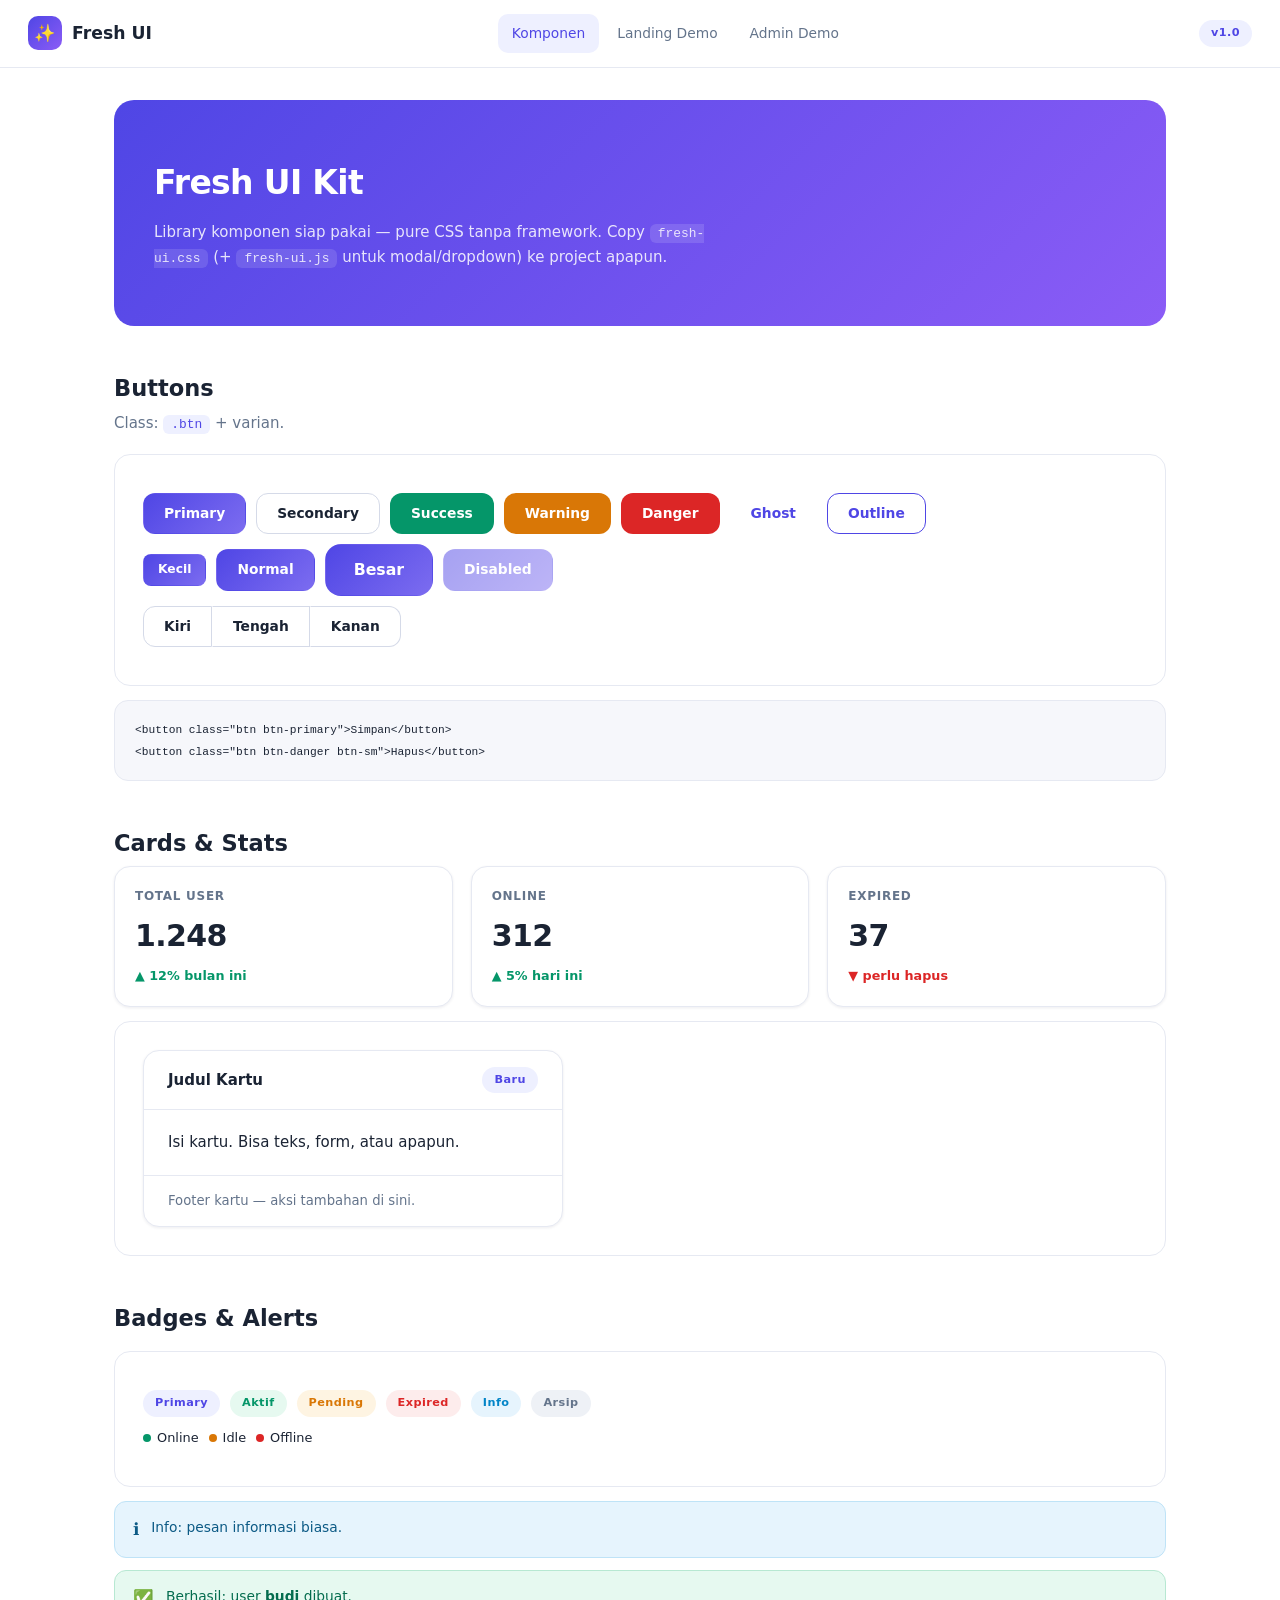
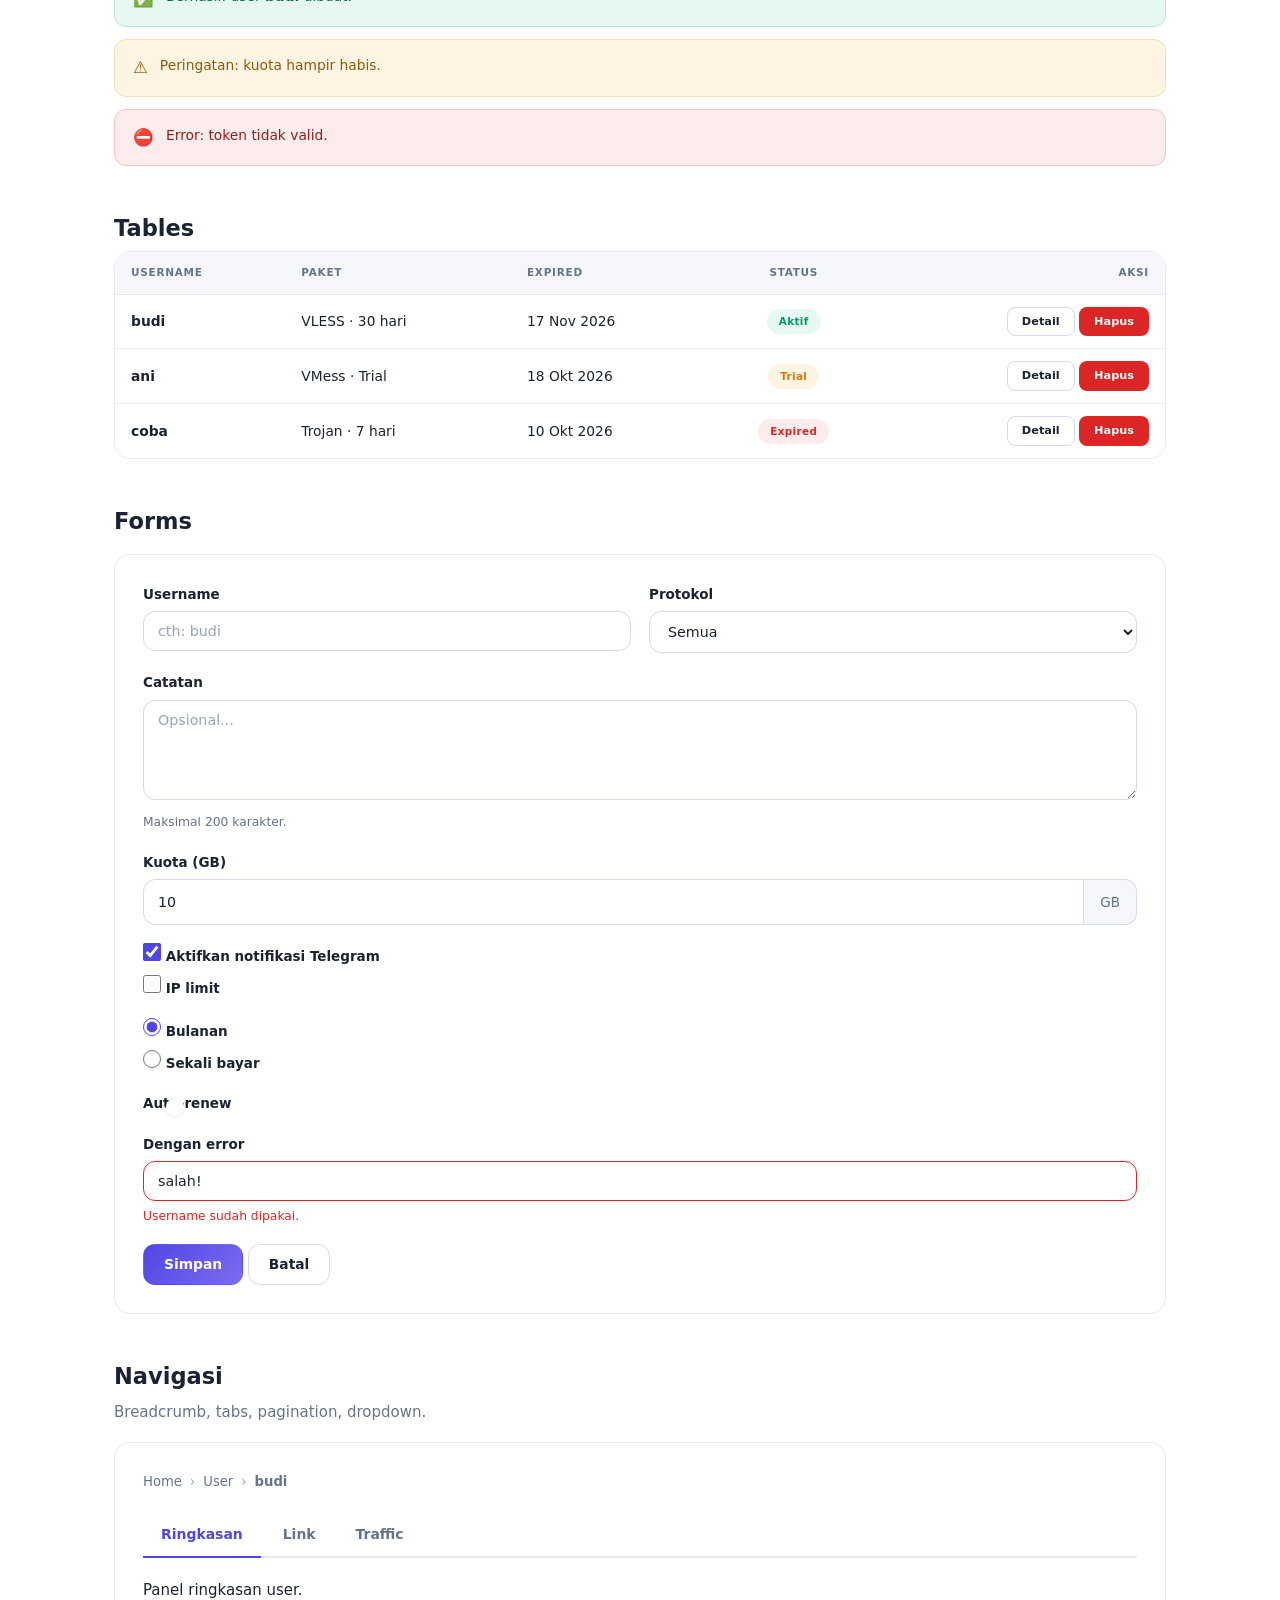
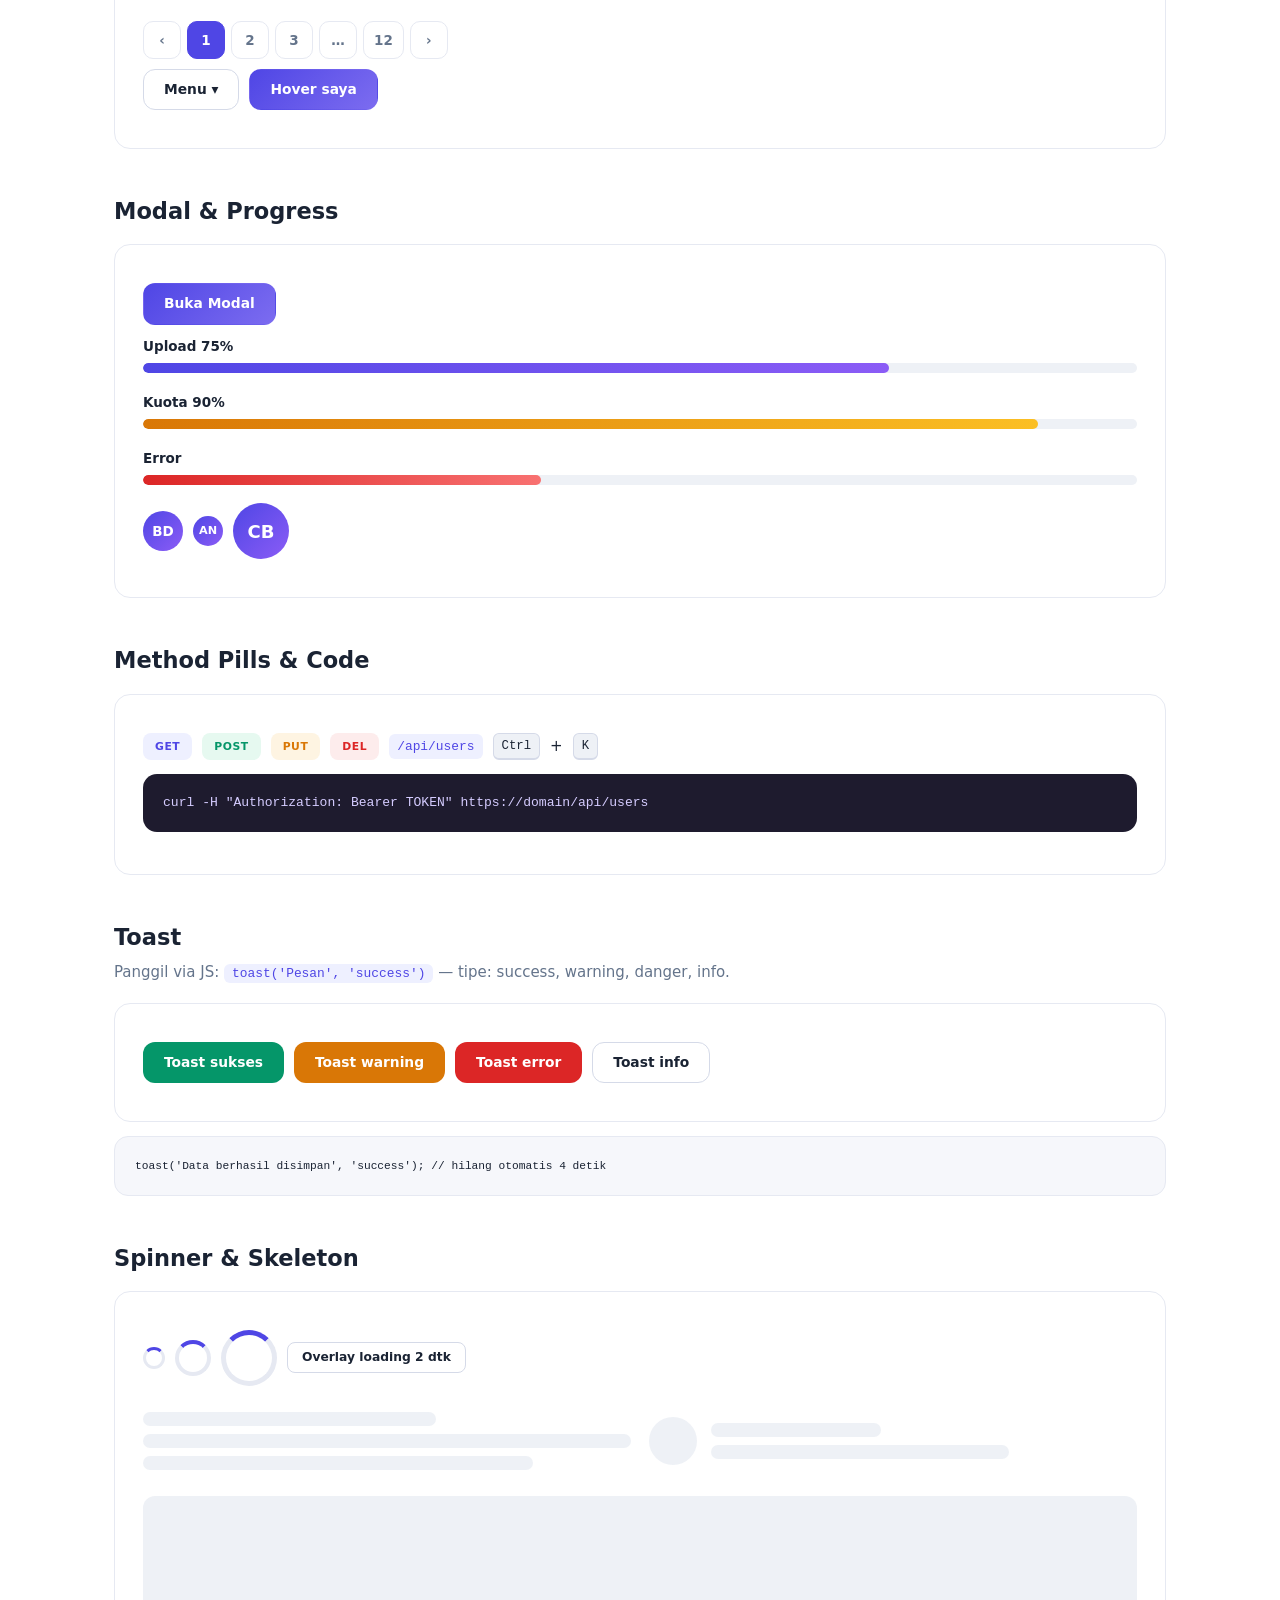
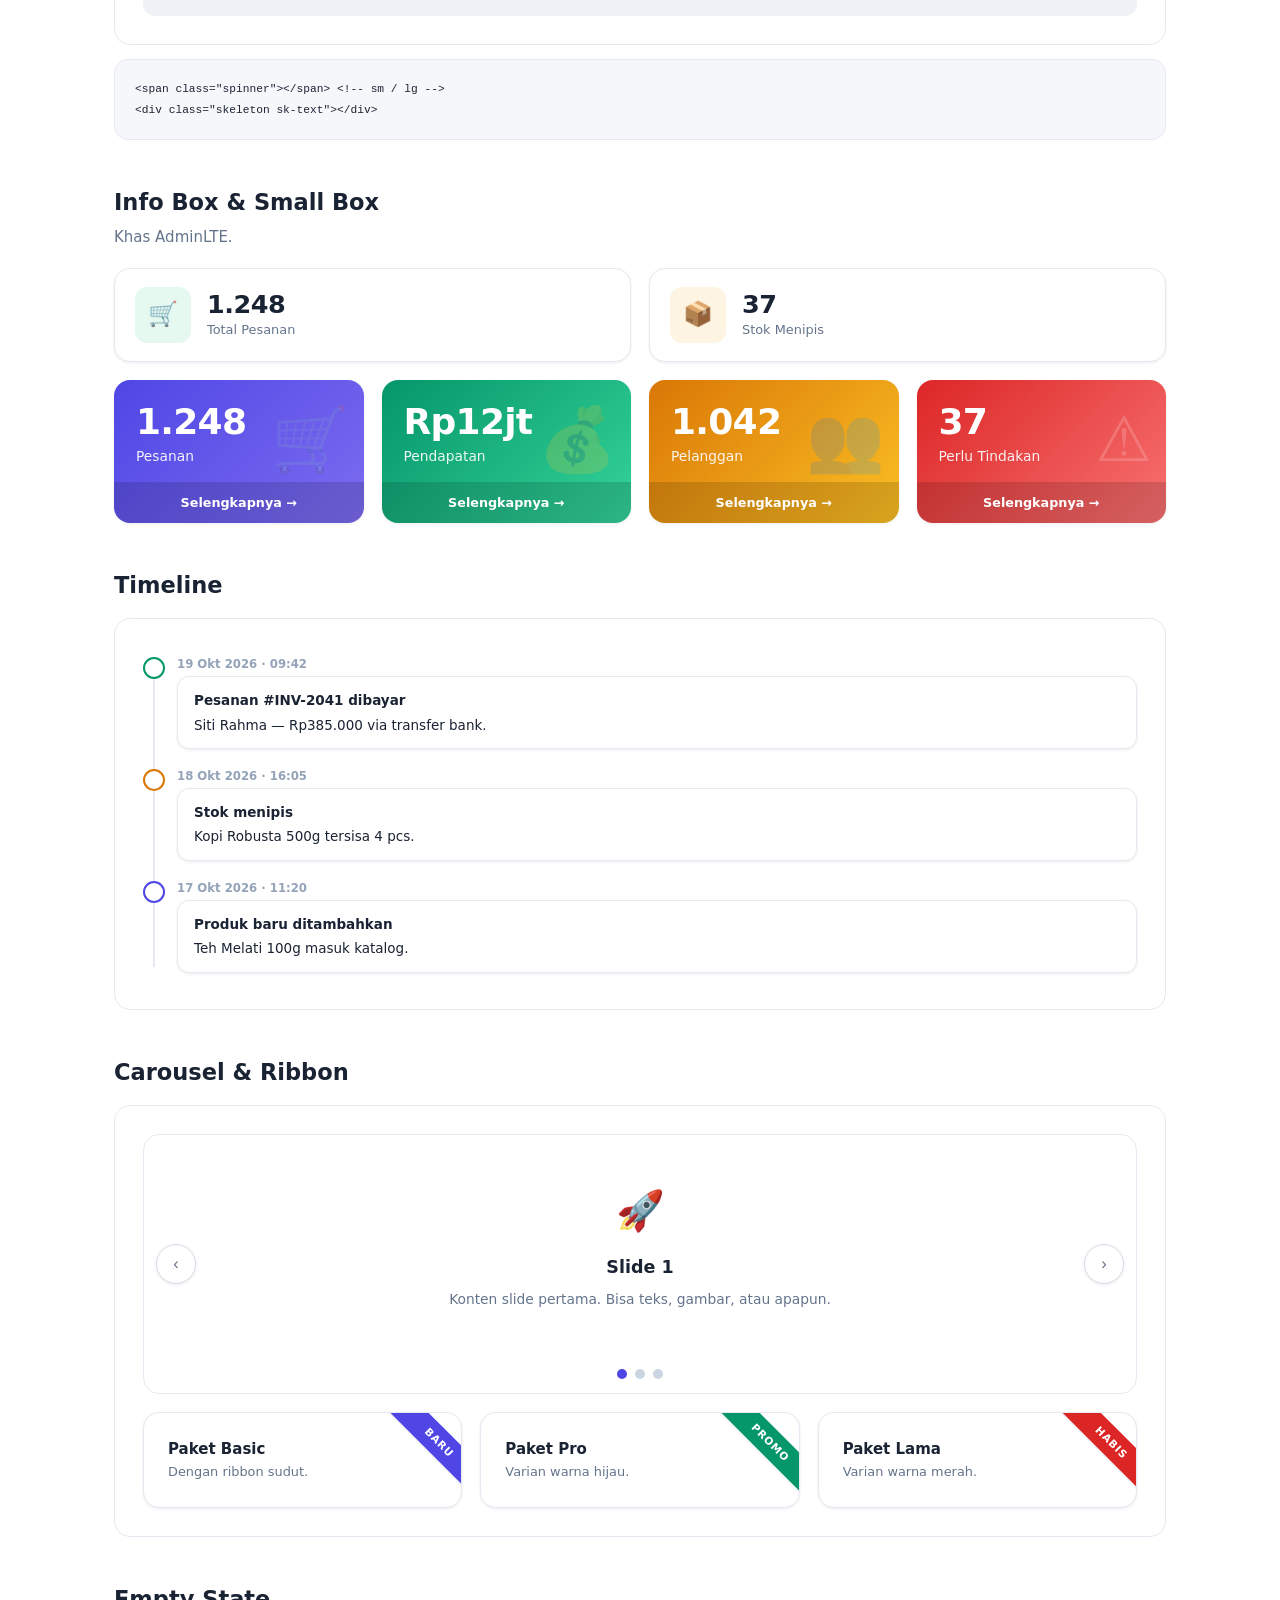
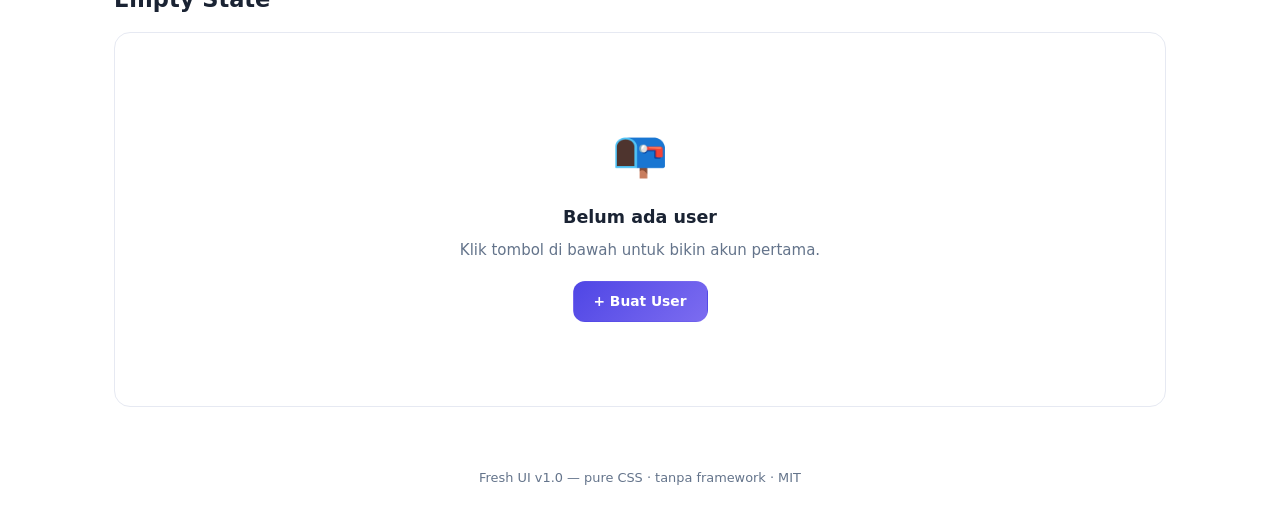
==== commit bf0918e4: "Lengkapi kit ala AdminLTE: toast, spinner, skeleton, info/small box, timeline, carousel, ribbon, sid" ====
--- a/index.html
+++ b/index.html
@@ -4,7 +4,7 @@
 <meta charset="UTF-8">
 <meta name="viewport" content="width=device-width, initial-scale=1.0">
 <title>Fresh UI — Component Library</title>
-<link rel="stylesheet" href="fresh-ui.css">
+<link rel="stylesheet" href="css/fresh-ui.css">
 <style>
 .demo-sec{margin:44px 0}.demo-sec>h2{margin-bottom:4px}.demo-sec>.desc{color:var(--muted);margin-bottom:18px}
 .show{background:#fff;border:1px solid var(--line);border-radius:16px;padding:28px;margin:14px 0}
@@ -155,6 +155,78 @@
   </div>
 
   <div class="demo-sec">
+    <h2>Toast</h2>
+    <p class="desc">Panggil via JS: <code>toast('Pesan', 'success')</code> — tipe: success, warning, danger, info.</p>
+    <div class="show"><div class="row">
+      <button class="btn btn-success" onclick="toast('Data berhasil disimpan', 'success')">Toast sukses</button>
+      <button class="btn btn-warning" onclick="toast('Stok hampir habis', 'warning')">Toast warning</button>
+      <button class="btn btn-danger" onclick="toast('Gagal menghapus data', 'danger')">Toast error</button>
+      <button class="btn btn-secondary" onclick="toast('Ini info biasa', 'info')">Toast info</button>
+    </div></div>
+    <pre class="usage"><code>toast('Data berhasil disimpan', 'success'); // hilang otomatis 4 detik</code></pre>
+  </div>
+
+  <div class="demo-sec">
+    <h2>Spinner &amp; Skeleton</h2>
+    <div class="show">
+      <div class="row"><span class="spinner sm"></span><span class="spinner"></span><span class="spinner lg"></span>
+        <button class="btn btn-secondary btn-sm" id="btnOverlay">Overlay loading 2 dtk</button></div>
+      <div class="grid c2 mt">
+        <div><div class="skeleton sk-text" style="width:60%"></div><div class="skeleton sk-text"></div><div class="skeleton sk-text" style="width:80%"></div></div>
+        <div style="display:flex;gap:14px;align-items:center"><div class="skeleton sk-circle"></div><div style="flex:1"><div class="skeleton sk-text" style="width:40%"></div><div class="skeleton sk-text" style="width:70%"></div></div></div>
+      </div>
+      <div class="skeleton sk-block mt"></div>
+    </div>
+    <pre class="usage"><code>&lt;span class="spinner"&gt;&lt;/span&gt; &lt;!-- sm / lg --&gt;
+&lt;div class="skeleton sk-text"&gt;&lt;/div&gt;</code></pre>
+  </div>
+
+  <div class="demo-sec">
+    <h2>Info Box &amp; Small Box</h2>
+    <p class="desc">Khas AdminLTE.</p>
+    <div class="grid c2">
+      <div class="info-box"><div class="ib-ic ok">🛒</div><div><div class="ib-num">1.248</div><div class="ib-lbl">Total Pesanan</div></div></div>
+      <div class="info-box"><div class="ib-ic warn">📦</div><div><div class="ib-num">37</div><div class="ib-lbl">Stok Menipis</div></div></div>
+    </div>
+    <div class="grid c4 mt">
+      <div class="small-box"><div class="sb-ic">🛒</div><div class="sb-num">1.248</div><div class="sb-lbl">Pesanan</div><a href="#" class="sb-more">Selengkapnya →</a></div>
+      <div class="small-box ok"><div class="sb-ic">💰</div><div class="sb-num">Rp12jt</div><div class="sb-lbl">Pendapatan</div><a href="#" class="sb-more">Selengkapnya →</a></div>
+      <div class="small-box warn"><div class="sb-ic">👥</div><div class="sb-num">1.042</div><div class="sb-lbl">Pelanggan</div><a href="#" class="sb-more">Selengkapnya →</a></div>
+      <div class="small-box bad"><div class="sb-ic">⚠️</div><div class="sb-num">37</div><div class="sb-lbl">Perlu Tindakan</div><a href="#" class="sb-more">Selengkapnya →</a></div>
+    </div>
+  </div>
+
+  <div class="demo-sec">
+    <h2>Timeline</h2>
+    <div class="show"><div class="timeline">
+      <div class="tl-item"><span class="tl-dot ok"></span><div class="tl-date">19 Okt 2026 · 09:42</div><div class="tl-card"><b>Pesanan #INV-2041 dibayar</b>Siti Rahma — Rp385.000 via transfer bank.</div></div>
+      <div class="tl-item"><span class="tl-dot warn"></span><div class="tl-date">18 Okt 2026 · 16:05</div><div class="tl-card"><b>Stok menipis</b>Kopi Robusta 500g tersisa 4 pcs.</div></div>
+      <div class="tl-item"><span class="tl-dot"></span><div class="tl-date">17 Okt 2026 · 11:20</div><div class="tl-card"><b>Produk baru ditambahkan</b>Teh Melati 100g masuk katalog.</div></div>
+    </div></div>
+  </div>
+
+  <div class="demo-sec">
+    <h2>Carousel &amp; Ribbon</h2>
+    <div class="show">
+      <div class="carousel" data-carousel>
+        <div class="car-track">
+          <div class="car-slide"><div class="ic">🚀</div><h3>Slide 1</h3><p>Konten slide pertama. Bisa teks, gambar, atau apapun.</p></div>
+          <div class="car-slide"><div class="ic">✨</div><h3>Slide 2</h3><p>Geser dengan tombol panah atau klik dots di bawah.</p></div>
+          <div class="car-slide"><div class="ic">🎉</div><h3>Slide 3</h3><p>Animasi transisi halus, tanpa library tambahan.</p></div>
+        </div>
+        <button class="car-btn car-prev" aria-label="Sebelumnya">‹</button>
+        <button class="car-btn car-next" aria-label="Berikutnya">›</button>
+        <div class="car-dots"><button aria-label="Slide 1"></button><button aria-label="Slide 2"></button><button aria-label="Slide 3"></button></div>
+      </div>
+      <div class="grid c3 mt">
+        <div class="card has-ribbon"><span class="ribbon">Baru</span><b>Paket Basic</b><p class="muted small">Dengan ribbon sudut.</p></div>
+        <div class="card has-ribbon"><span class="ribbon ok">Promo</span><b>Paket Pro</b><p class="muted small">Varian warna hijau.</p></div>
+        <div class="card has-ribbon"><span class="ribbon bad">Habis</span><b>Paket Lama</b><p class="muted small">Varian warna merah.</p></div>
+      </div>
+    </div>
+  </div>
+
+  <div class="demo-sec">
     <h2>Empty State</h2>
     <div class="show"><div class="empty"><div class="ic">📭</div><h3>Belum ada user</h3><p>Klik tombol di bawah untuk bikin akun pertama.</p><p class="mt"><button class="btn btn-primary">+ Buat User</button></p></div></div>
   </div>
@@ -163,6 +235,8 @@
     Fresh UI v1.0 — pure CSS · tanpa framework · MIT
   </footer>
 </div>
+
+<div class="spinner-overlay" id="demoOverlay"><span class="spinner lg"></span>Memuat data…</div>
 
 <div class="modal-ov" id="demoModal">
   <div class="modal">
@@ -173,5 +247,13 @@
 </div>
 
 <script src="fresh-ui.js"></script>
+<script>
+// Demo overlay loading
+document.getElementById('btnOverlay').addEventListener('click', function(){
+  var ov = document.getElementById('demoOverlay');
+  ov.classList.add('open');
+  setTimeout(function(){ ov.classList.remove('open'); }, 2000);
+});
+</script>
 </body>
 </html>
--- a/css/fresh-ui.css
+++ b/css/fresh-ui.css
@@ -0,0 +1,19 @@
+/* ============================================================
+   Fresh UI v1.1 — reusable component library (pure CSS)
+   Light theme · indigo/violet accent
+   ------------------------------------------------------------
+   ENTRY POINT: cukup link file ini saja.
+     <link rel="stylesheet" href="css/fresh-ui.css">
+   ------------------------------------------------------------
+   Modul (urutan penting — jangan diubah):
+     1. tokens.css      → design tokens (variabel)
+     2. base.css        → reset, base, layout helpers
+     3. components.css  → komponen UI dasar
+     4. landing.css     → komponen landing page
+     5. admin.css       → layout dashboard admin
+   ============================================================ */
+@import "tokens.css";
+@import "base.css";
+@import "components.css";
+@import "landing.css";
+@import "admin.css";
